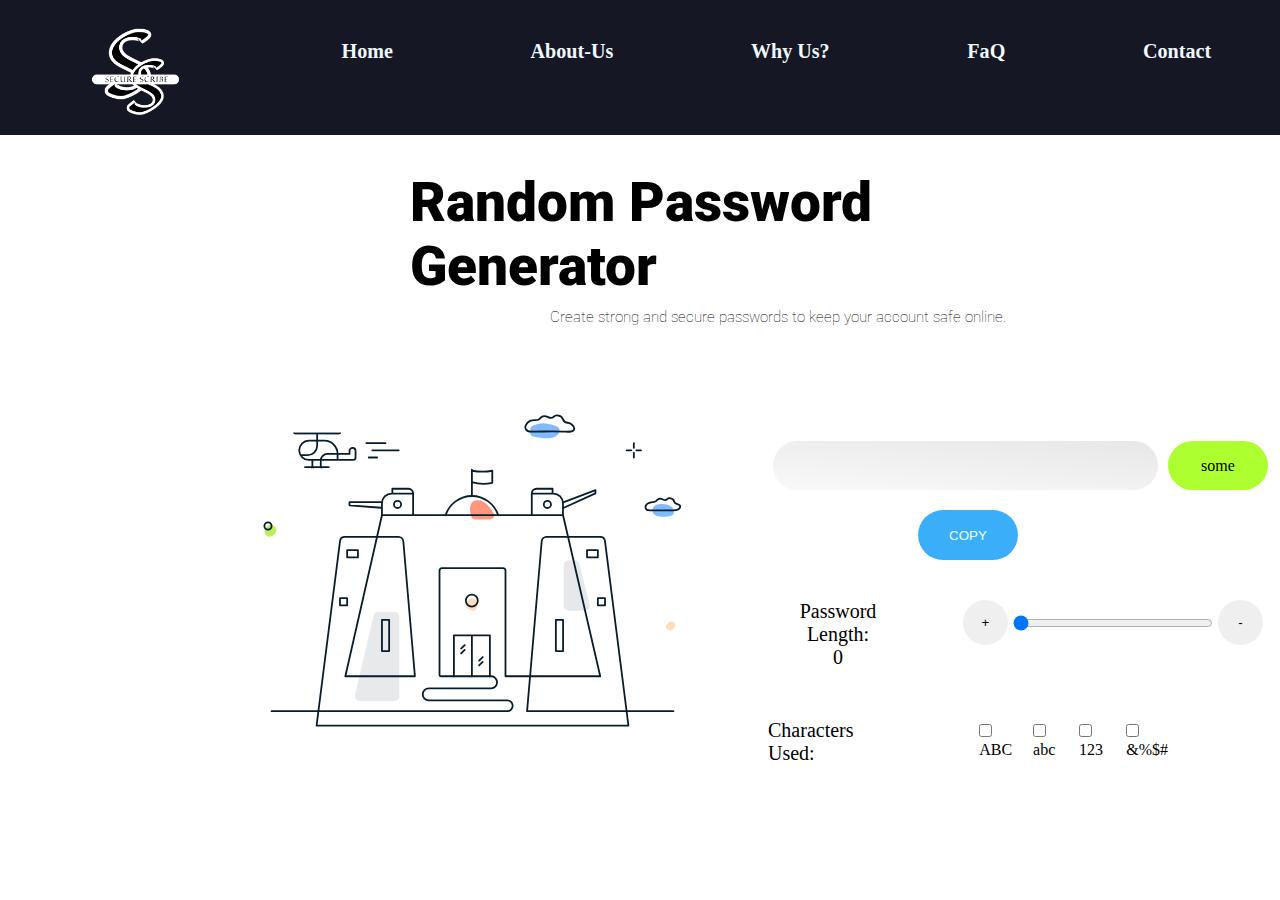
==== index.html @ 24e064fa "copy button and    password length portion done" ====
<!-- <i class="fa-regular fa-copy"></i> -->
<!DOCTYPE html>
<html lang="en">
<head>
    <meta charset="UTF-8">
    <meta name="viewport" content="width=device-width, initial-scale=1.0">
   <link rel="shortcut icon" href="./images/s.png" type="image/x-icon">
   <link rel="stylesheet" href="style.css">
   <link rel="stylesheet" href="https://cdnjs.cloudflare.com/ajax/libs/font-awesome/4.7.0/css/font-awesome.min.css">
   <link rel="preconnect" href="https://fonts.googleapis.com">
   <link rel="preconnect" href="https://fonts.gstatic.com" crossorigin>
   <link href="https://fonts.googleapis.com/css2?family=Roboto:ital,wght@0,100;0,300;0,400;0,500;0,700;0,900;1,100;1,300;1,400;1,500;1,700;1,900&display=swap" rel="stylesheet">

    <title>Random Password Generator</title>
</head>
<body>
    <header>
        <nav>
            <img class="header-logo" src="./images/s.png" alt="SECURE-SCRIBE">
            <a href="">
                <h6>Home</h6>
            </a><a href="">
                <h6>About-Us</h6>
            </a>
            <a href="">
                <h6>Why Us?</h6>
            </a><a href="">
                <h6>FaQ</h6>
            </a>
            <a href="">
                <h6>Contact</h6>
            </a>
        </nav>
    </header>
    <div class="main-container">
        <div class="heds">
        <h2 class="roboto-medium">Random Password Generator</h2>
<h4 class="roboto-medium-2">Create strong and secure passwords to keep your account safe online.</h4>
</div>
<div class="image-and-password">
        <div class="main-container-img"><img src="./images/main-container-img.png" alt=""></div>
<div class="main-container-password-block">


<div class="password-input-form"><div class="internal-form">
   <div class="input-form1"><input id="passwordHolder"   type="text"  class="input-form" style="padding-left: 20px;"  readonly ></div>  <div class="somebtn">some</div> </div>
        <button class="copy-btn" onclick="copyToClipboard()">COPY</button>
  
    <div class="password-length">
        <div class="password-length-left">
            <h5 class="password-length-left-h5">Password Length:</h5>
            <div class="password-length-count" id="password-length">0</div>
        </div>
        <div class="password-length-right">
            <div class="password-length-right-button-left"><button class="plus-btn" id="plusbttn" onclick="btnIncreasedValue()">+</button></div>
            <div class="password-length-right-ranger"><input type="range" name="" id="passwordInput" min="0" max="50"  value="0" class="ranger" onchange="rangeSlider(this.value)">
            </div>
            <div class="password-length-right-button-right">
                <button class="minus-btn" onclick="btnDecreasedValue()">-</button>
            </div>
        </div>
    </div>
    <div class="characters-count">
        <div class="characters-count-left">
            <h2 id="h2h">Characters Used:</h2>
        </div>
        <div class="characters-count-right" >
            <div class="characters-count-right-cap-letters"><input type="checkbox" name="" id=""><span>ABC</span></div>
            <div class="characters-count-right-small-letters"><input type="checkbox" name="" id=""><span>abc</span></div>
            <div class="characters-count-right-numbers"><input type="checkbox" name="" id=""><span>123</span></div>
            <div class="characters-count-right-special-chars"><input type="checkbox" name="" id=""><span>&%$#</span></div>
        </div>
    </div>

</div>  </div></div>
</div>
    <div class="password-features">

    </div>
    <div class="password-faqs">

    </div>
    <footer class="footer">

    </footer>


    <script src="script.js"></script>
</body>
</html>
---- style.css ----
*{
    margin: 0;
    padding: 0;
    box-sizing: border-box;
    
}
.roboto-medium {
    font-family: "Roboto", sans-serif;
    font-weight: 900;
    font-style: normal;
    font-size: 55px;
    margin: 35px 200px 0px 410px;
  }
  .roboto-medium-2 {
    font-family: "Roboto", sans-serif;
    font-weight: 100;
    font-style: normal;
    font-size: 15px;
    margin: 10px 200px 10px 550px;
  }
  
header{
    background-color: #151724;
width: 100vw;
height: 15vh;

}
nav{
    display: flex;
    justify-content: space-around
}
a{
    padding-top: 40px;
    font-size: 30px;
    font-weight: bold;
    color: aliceblue;
    text-decoration: none;

}



.header-logo{
    width: 15vh;
}
.heds{
    display: flex;
    flex-direction: column;
}
.image-and-password{
    display: flex;

}
.main-container-img{
    padding-left: 250px;
    padding-top: 20px;

}
.password-length{
    display: flex;
}
.password-length-right{
    display: flex;
}
.password-input-form{
    margin: 105px 20px 60px 60px;
}
.input-form{
   margin-left: 5px;
    width: 385px;
    height: 49px;
    border: none;
    border-radius: 25px;
  background-image: linear-gradient(185deg,rgb(231, 231, 231),rgb(249, 249, 249));
}
.internal-form{
    display: flex;

}
.somebtn{
    display: flex;
    justify-content: center;
    align-items: center;
    width: 100px;
    background-color: greenyellow;
    border-radius: 25px;
   margin-left: 10px;
  
}
.copy-btn{
    margin: 20px 50px 0px 150px;
    width: 100px;
    height: 50px;
    border-radius: 25px;
    border: none;
    background-color: rgba(39, 166, 250, 0.904);
    color: azure;
    cursor: pointer;
}
.password-length-left{
    margin: 40px 0cqmin 0px 0px;
    font-size: 20px;
    font-weight: 300;
    text-align: center;
}

.password-length-left-h5{
    font-size: 20px;
    font-weight: 300;
}
.password-length-right{
    margin: 40px 5px 0px 55px;
}
.plus-btn{
    width: 45px;
    height: 45px;
    border: none;
    border-radius: 50px;
    cursor: pointer;
}
.minus-btn{  width: 45px;
    height: 45px;
    border: none;
    border-radius: 50px;
cursor: pointer;
}
    .ranger{
        margin: 15px 5px;
        width: 200px;
      
    }
.characters-count{
    display: flex;
    margin: 50px 0px;
    
}
#h2h{font-size: 20px;
font-weight: 100}

.characters-count-right{
    display: flex;
    padding: 2px 100px;
   margin-top: 2px;
    

}
.characters-count-right-cap-letters{
    margin-right: 20px;
}
.characters-count-right-small-letters{
    margin-right: 20px;
}
.characters-count-right-numbers{
    margin-right: 20px;
}
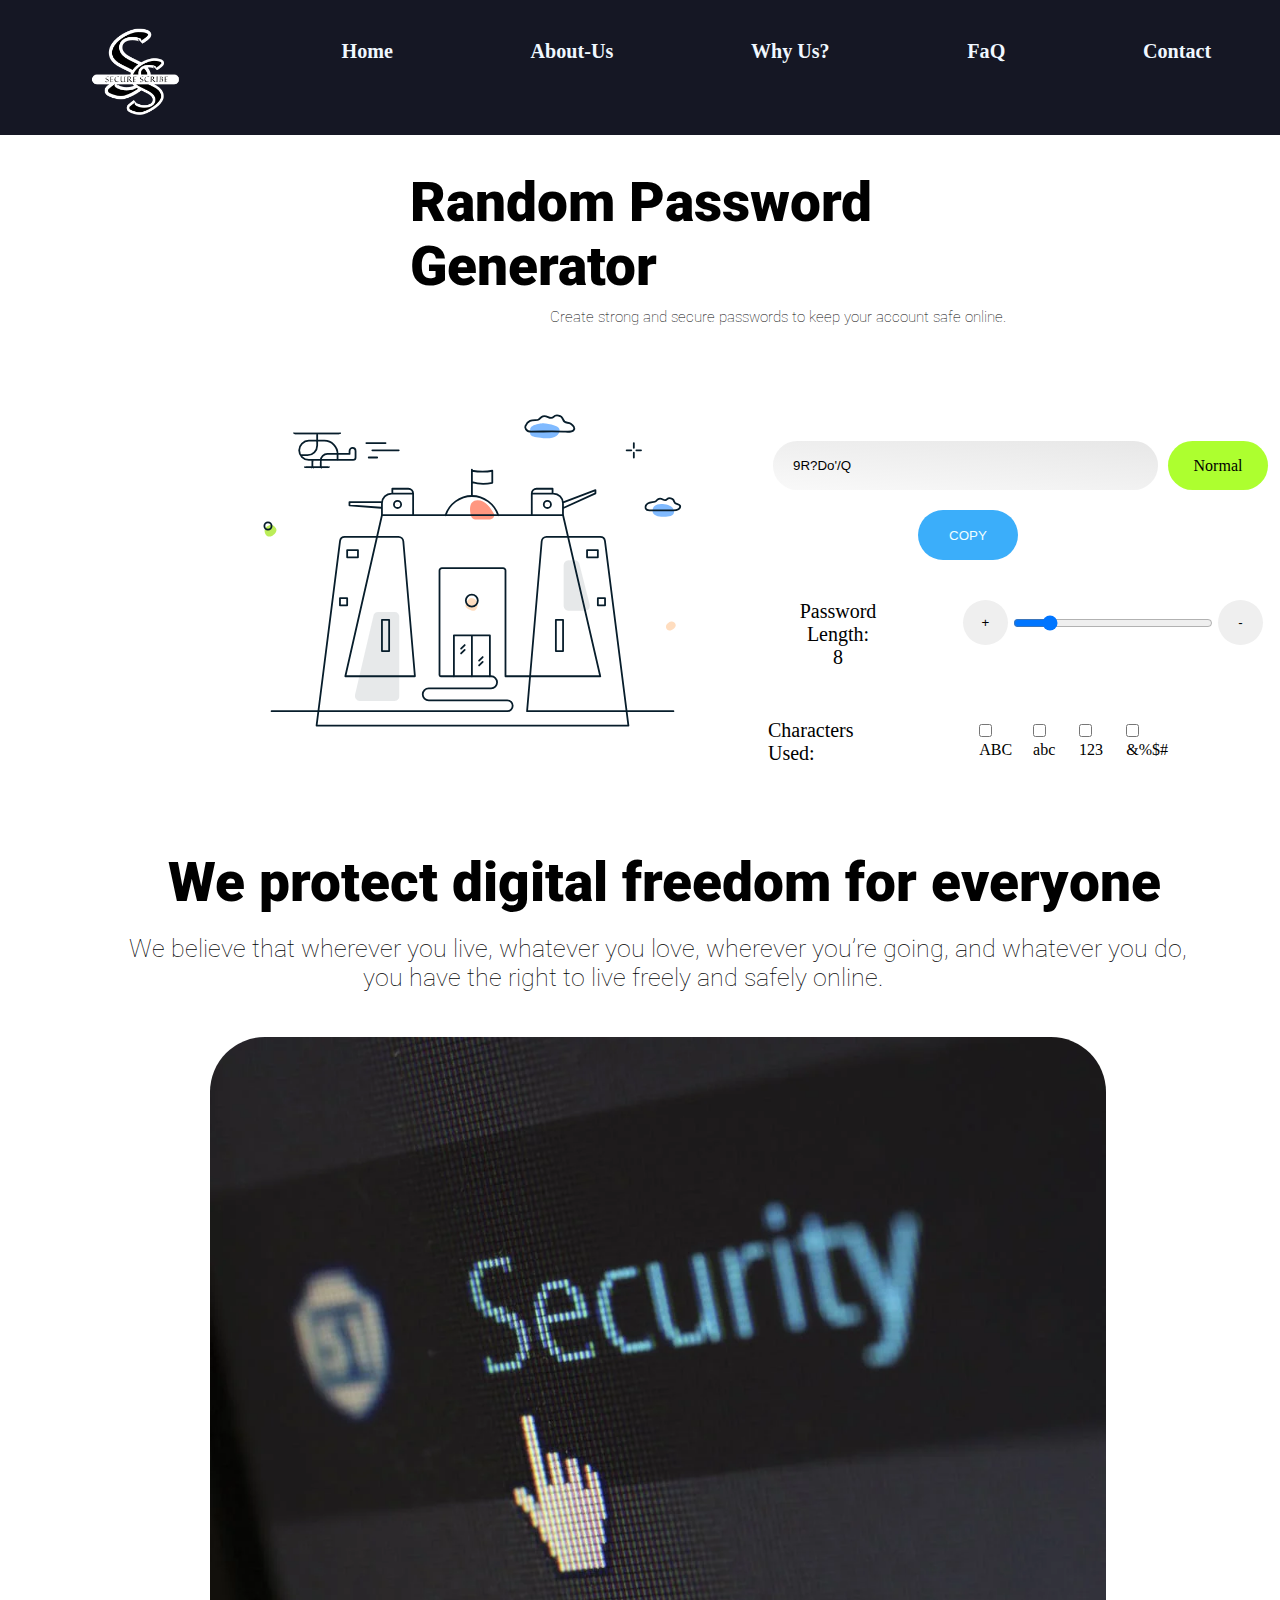
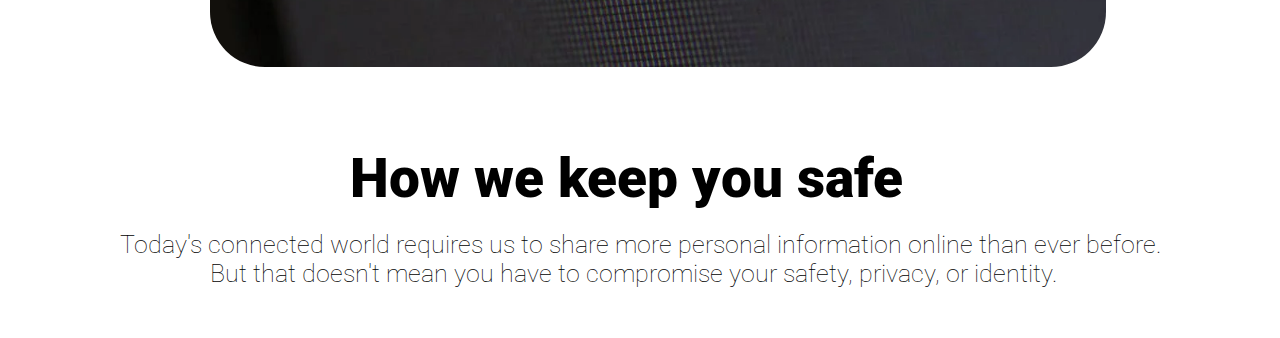
==== commit fe4beb1f: "done" ====
--- a/index.html
+++ b/index.html
@@ -17,9 +17,9 @@
     <header>
         <nav>
             <img class="header-logo" src="./images/s.png" alt="SECURE-SCRIBE">
-            <a href="">
+            <a href="#">
                 <h6>Home</h6>
-            </a><a href="">
+            </a><a href="#aboutUs">
                 <h6>About-Us</h6>
             </a>
             <a href="">
@@ -43,17 +43,17 @@
 
 
 <div class="password-input-form"><div class="internal-form">
-   <div class="input-form1"><input id="passwordHolder"   type="text"  class="input-form" style="padding-left: 20px;"  readonly ></div>  <div class="somebtn">some</div> </div>
+   <div class="input-form1"><input id="passwordHolder"   type="text"  class="input-form" style="padding-left: 20px;"  readonly ></div>  <div class="somebtn" id="intensityIndicator">Normal</div> </div>
         <button class="copy-btn" onclick="copyToClipboard()">COPY</button>
   
     <div class="password-length">
         <div class="password-length-left">
             <h5 class="password-length-left-h5">Password Length:</h5>
-            <div class="password-length-count" id="password-length">0</div>
+            <div class="password-length-count" id="password-length" >8</div>
         </div>
         <div class="password-length-right">
             <div class="password-length-right-button-left"><button class="plus-btn" id="plusbttn" onclick="btnIncreasedValue()">+</button></div>
-            <div class="password-length-right-ranger"><input type="range" name="" id="passwordInput" min="0" max="50"  value="0" class="ranger" onchange="rangeSlider(this.value)">
+            <div class="password-length-right-ranger"><input type="range" name="" id="passwordInput" min="0" max="50"  value="8" class="ranger" onchange="rangeSlider(this.value)">
             </div>
             <div class="password-length-right-button-right">
                 <button class="minus-btn" onclick="btnDecreasedValue()">-</button>
@@ -65,16 +65,39 @@
             <h2 id="h2h">Characters Used:</h2>
         </div>
         <div class="characters-count-right" >
-            <div class="characters-count-right-cap-letters"><input type="checkbox" name="" id=""><span>ABC</span></div>
-            <div class="characters-count-right-small-letters"><input type="checkbox" name="" id=""><span>abc</span></div>
-            <div class="characters-count-right-numbers"><input type="checkbox" name="" id=""><span>123</span></div>
-            <div class="characters-count-right-special-chars"><input type="checkbox" name="" id=""><span>&%$#</span></div>
+            <div class="characters-count-right-cap-letters"><input type="checkbox" name="" id="includeCapsLetters" onclick="genByCheckBox()"><span>ABC</span></div>
+            <div class="characters-count-right-small-letters"><input type="checkbox" name="" id="includeSmallLetters"onclick="genByCheckBox()"><span>abc</span></div>
+            <div class="characters-count-right-numbers"><input type="checkbox" name="" id="includeNumbers"onclick="genByCheckBox()"><span>123</span></div>
+            <div class="characters-count-right-special-chars"><input type="checkbox" name="" id="includeSymbols" onclick="genByCheckBox()"><span>&%$#</span></div>
         </div>
     </div>
 
 </div>  </div></div>
 </div>
-    <div class="password-features">
+<div class="aboutUs" id="aboutUs">
+    <div class="h1ofaboutus">
+<h1>We protect digital freedom for everyone</h1>
+<pre><h3>      We believe that wherever you live, whatever you love, wherever you’re going, and whatever you do,
+                                             you have the right to live freely and safely online.</h3></pre>
+    </div>
+    <div >
+<img class="imgofaboutus" src="./images/aboutUsimage.webp" alt="" srcset="">
+    </div>
+</div>
+    <div class="why-us">
+        <div class="why-us-headings">
+<h1>How we keep you safe</h1>
+<pre><h3>Today's connected world requires us to share more personal information online than ever before.
+               But that doesn't mean you have to compromise your safety, privacy, or identity.</h3></pre>
+        </div>
+        <div class="why-us-first-section">
+<div class="sec"></div>
+<div class="sec"></div>
+        </div>
+        <div class="why-us-second-section">
+            <div class="sec"></div>
+            <div class="sec"></div>
+        </div>
 
     </div>
     <div class="password-faqs">
--- a/style.css
+++ b/style.css
@@ -2,6 +2,7 @@
     margin: 0;
     padding: 0;
     box-sizing: border-box;
+    scroll-behavior: smooth;
     
 }
 .roboto-medium {
@@ -153,3 +154,55 @@
 .characters-count-right-numbers{
     margin-right: 20px;
 }
+.aboutUs{
+    margin: 25px ;
+    display: flex;
+    flex-direction: column;
+    justify-content: center;
+    align-items: center;
+}
+.h1ofaboutus h1{
+    font-family: "Roboto", sans-serif;
+    font-weight: 900;
+    font-style: normal;
+    font-size: 55px;
+    padding-left: 75px;
+}
+.h1ofaboutus h3{
+    font-family: "Roboto", sans-serif;
+    font-weight: 100;
+    font-style: normal;
+    font-size: 25px;
+   margin-top: 20px;
+   margin-bottom: 25px;
+}
+.aboutUs .imgofaboutus{
+    margin-top: 20px;
+    margin-left: 35px;
+    width: 70vw;
+    height: 70vh;
+    border-radius: 55px;
+}
+.why-us{
+    margin: 25px ;
+    display: flex;
+    flex-direction: column;
+    justify-content: center;
+    align-items: center;
+}
+.why-us-headings h1{
+    font-family: "Roboto", sans-serif;
+    font-weight: 900;
+    font-style: normal;
+    font-size: 55px;
+    padding-left: 230px;
+    margin-top: 50px;
+}
+.why-us-headings h3{
+    font-family: "Roboto", sans-serif;
+    font-weight: 100;
+    font-style: normal;
+    font-size: 25px;
+   margin-top: 20px;
+   margin-bottom: 25px;
+}
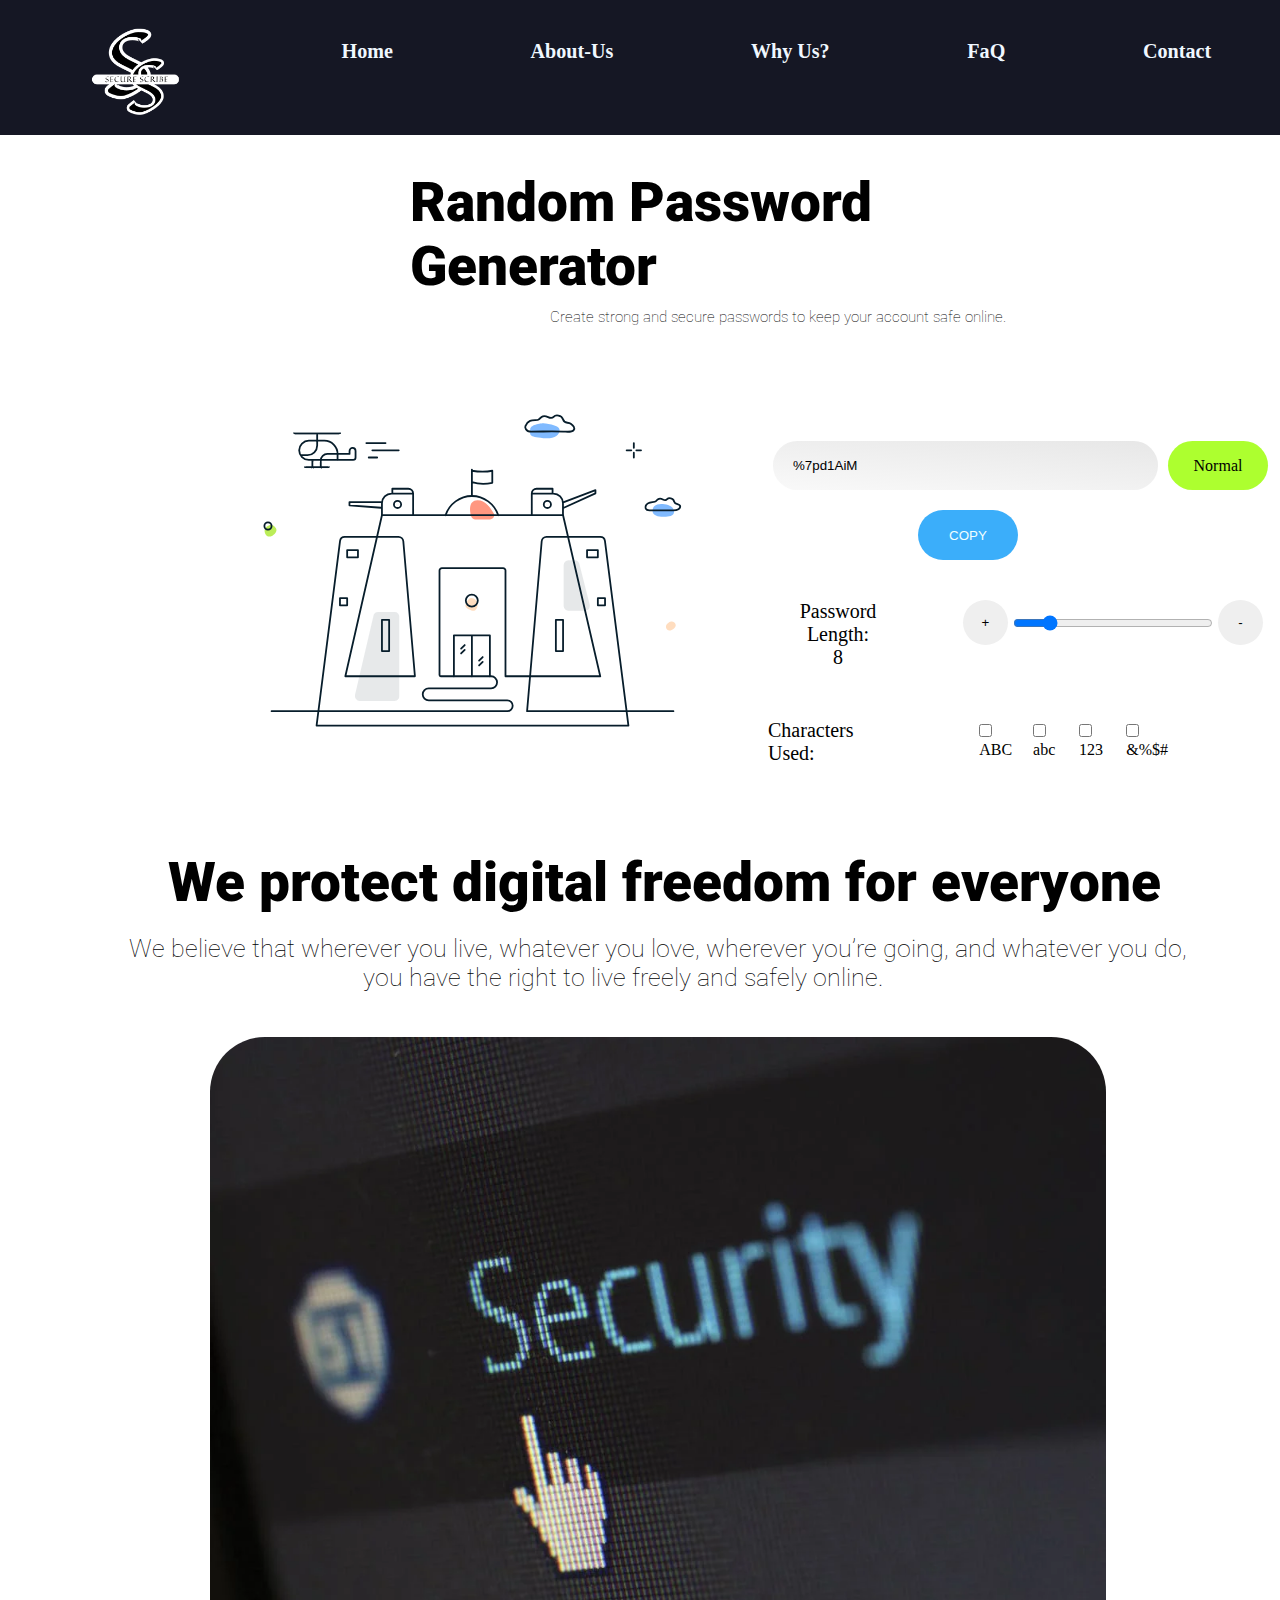
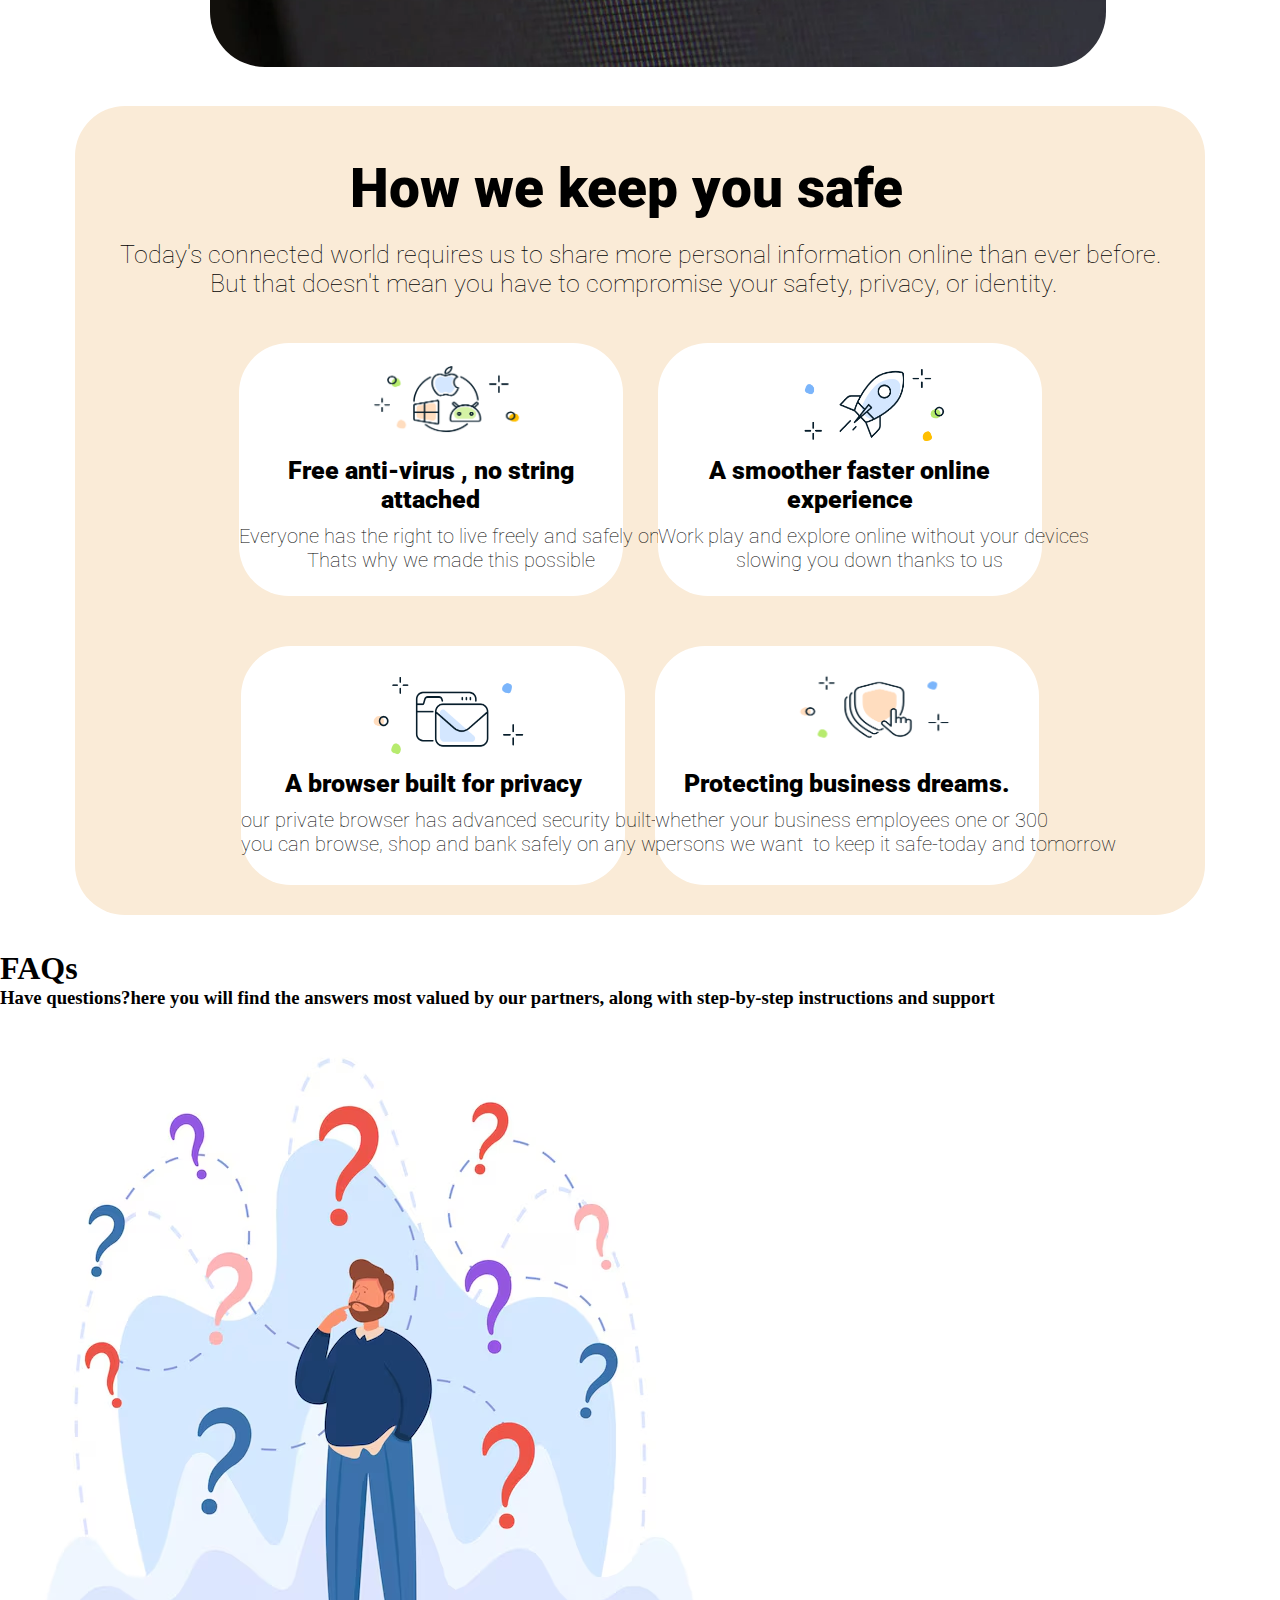
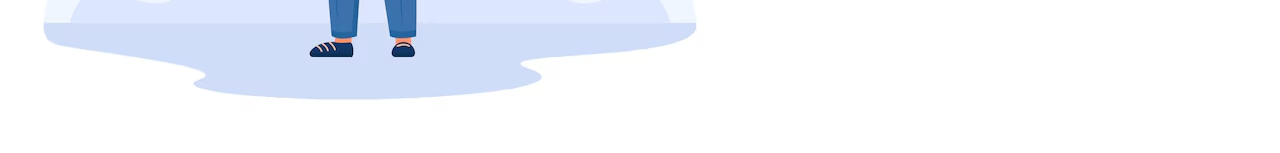
==== commit 2022bb50: "done with the why us page" ====
--- a/index.html
+++ b/index.html
@@ -22,7 +22,7 @@
             </a><a href="#aboutUs">
                 <h6>About-Us</h6>
             </a>
-            <a href="">
+            <a href="#whyUs">
                 <h6>Why Us?</h6>
             </a><a href="">
                 <h6>FaQ</h6>
@@ -84,24 +84,53 @@
 <img class="imgofaboutus" src="./images/aboutUsimage.webp" alt="" srcset="">
     </div>
 </div>
-    <div class="why-us">
+    <div class="why-us" id="whyUs">
         <div class="why-us-headings">
 <h1>How we keep you safe</h1>
 <pre><h3>Today's connected world requires us to share more personal information online than ever before.
                But that doesn't mean you have to compromise your safety, privacy, or identity.</h3></pre>
         </div>
         <div class="why-us-first-section">
-<div class="sec"></div>
-<div class="sec"></div>
+<div class="sec1">
+    <img src="./images/s1.png" alt="">
+    <h1>Free anti-virus , no string attached</h1>
+    <pre><h3>Everyone has the right to live freely and safely online.
+        Thats why we made this possible
+    </h3></pre>
+</div>
+<div class="sec2">
+    <img src="./images/s2.png" alt="">
+    <h1>A smoother faster online experience</h1>
+    <pre><h3>Work play and explore online without your devices 
+        slowing you down thanks to us
+    </h3></pre>
+</div>
         </div>
         <div class="why-us-second-section">
-            <div class="sec"></div>
-            <div class="sec"></div>
+            <div class="sec3"><img src="./images/s3.png" alt="">
+                <h1>A browser built for privacy</h1>
+ <pre><h3>our private browser has advanced security built-in,so 
+you can browse, shop and bank safely on any website
+                </h3></pre></div>
+            <div class="sec4">
+                <img src="./images/s4.png" alt="">
+                <h1>Protecting business dreams.</h1>
+<pre><h3>whether your business employees one or 300 
+persons we want  to keep it safe-today and tomorrow
+                </h3></pre>
+            </div>
         </div>
 
     </div>
-    <div class="password-faqs">
-
+    <div class="password-faqs" id="faqPage">
+<div class="faqPageLeft">
+    <h1>FAQs</h1>
+    <h3>Have questions?here you will find the answers most valued by our partners, along with step-by-step instructions and support</h3>
+    
+</div>
+<div class="faqPageRight">
+    <img src="./images/faqpageimg.avif" alt="">
+</div>
     </div>
     <footer class="footer">
 
--- a/style.css
+++ b/style.css
@@ -184,11 +184,13 @@
     border-radius: 55px;
 }
 .why-us{
-    margin: 25px ;
+    background-color: antiquewhite;
+    margin: 35px 75px;
     display: flex;
     flex-direction: column;
     justify-content: center;
     align-items: center;
+    border-radius: 50px;
 }
 .why-us-headings h1{
     font-family: "Roboto", sans-serif;
@@ -206,3 +208,133 @@
    margin-top: 20px;
    margin-bottom: 25px;
 }
+.why-us-first-section{
+    display: flex;
+    margin: 20px 2px;
+    justify-content: space-between;
+    
+}
+.why-us-second-section{
+    display: flex;
+    margin: 30px 10px;
+    justify-content: space-between;
+}
+.sec1{
+    margin-right: 10px;
+    background-color: white;
+    display: flex;
+    flex-direction: column;
+    justify-content: center;
+    border-radius: 50px;
+    width: 30vw;
+}
+.sec1 img{
+    width: 50%;
+    height: 50%;
+    margin-left: 120px;
+}
+.sec1 h1{
+    font-family: "Roboto", sans-serif;
+    font-weight: 900;
+    font-style: normal;
+    font-size: 25px;
+   text-align: center;
+}
+.sec1 h3{
+    font-family: "Roboto", sans-serif;
+    font-weight: 100;
+    font-style: normal;
+    font-size: 20px;
+   text-align: center;
+   margin-top: 10px;}
+.sec2{
+    margin-left: 25px;
+    background-color: white;
+    display: flex;
+    flex-direction: column;
+    justify-content: center;
+    border-radius: 50px;
+    width: 30vw;
+}
+.sec2 img{
+    width: 50%;
+    height: 50%;
+    margin-left: 120px;
+}
+.sec2 h1{
+    font-family: "Roboto", sans-serif;
+    font-weight: 900;
+    font-style: normal;
+    font-size: 25px;
+   text-align: center;
+}
+.sec2 h3{
+    font-family: "Roboto", sans-serif;
+    font-weight: 100;
+    font-style: normal;
+    font-size: 20px;
+   text-align: center;
+   margin-top: 10px;}
+
+
+   .sec3{
+   
+    background-color: white;
+    display: flex;
+    flex-direction: column;
+    justify-content: center;
+    border-radius: 50px;
+    width: 30vw;
+}
+.sec3 img{
+    width: 50%;
+    height: 50%;
+    margin-left: 120px;
+}
+.sec3 h1{
+    font-family: "Roboto", sans-serif;
+    font-weight: 900;
+    font-style: normal;
+    font-size: 25px;
+   text-align: center;
+}
+.sec3 h3{
+    font-family: "Roboto", sans-serif;
+    font-weight: 100;
+    font-style: normal;
+    font-size: 20px;
+   text-align: center;
+   margin-top: 10px;}
+
+
+
+
+
+   .sec4{
+    margin-left: 30px;
+    background-color: white;
+    display: flex;
+    flex-direction: column;
+    justify-content: center;
+    border-radius: 50px;
+    width: 30vw;
+}
+.sec4 img{
+    width: 50%;
+    height: 50%;
+    margin-left: 120px;
+}
+.sec4 h1{
+    font-family: "Roboto", sans-serif;
+    font-weight: 900;
+    font-style: normal;
+    font-size: 25px;
+   text-align: center;
+}
+.sec4 h3{
+    font-family: "Roboto", sans-serif;
+    font-weight: 100;
+    font-style: normal;
+    font-size: 20px;
+   text-align: center;
+   margin-top: 10px;}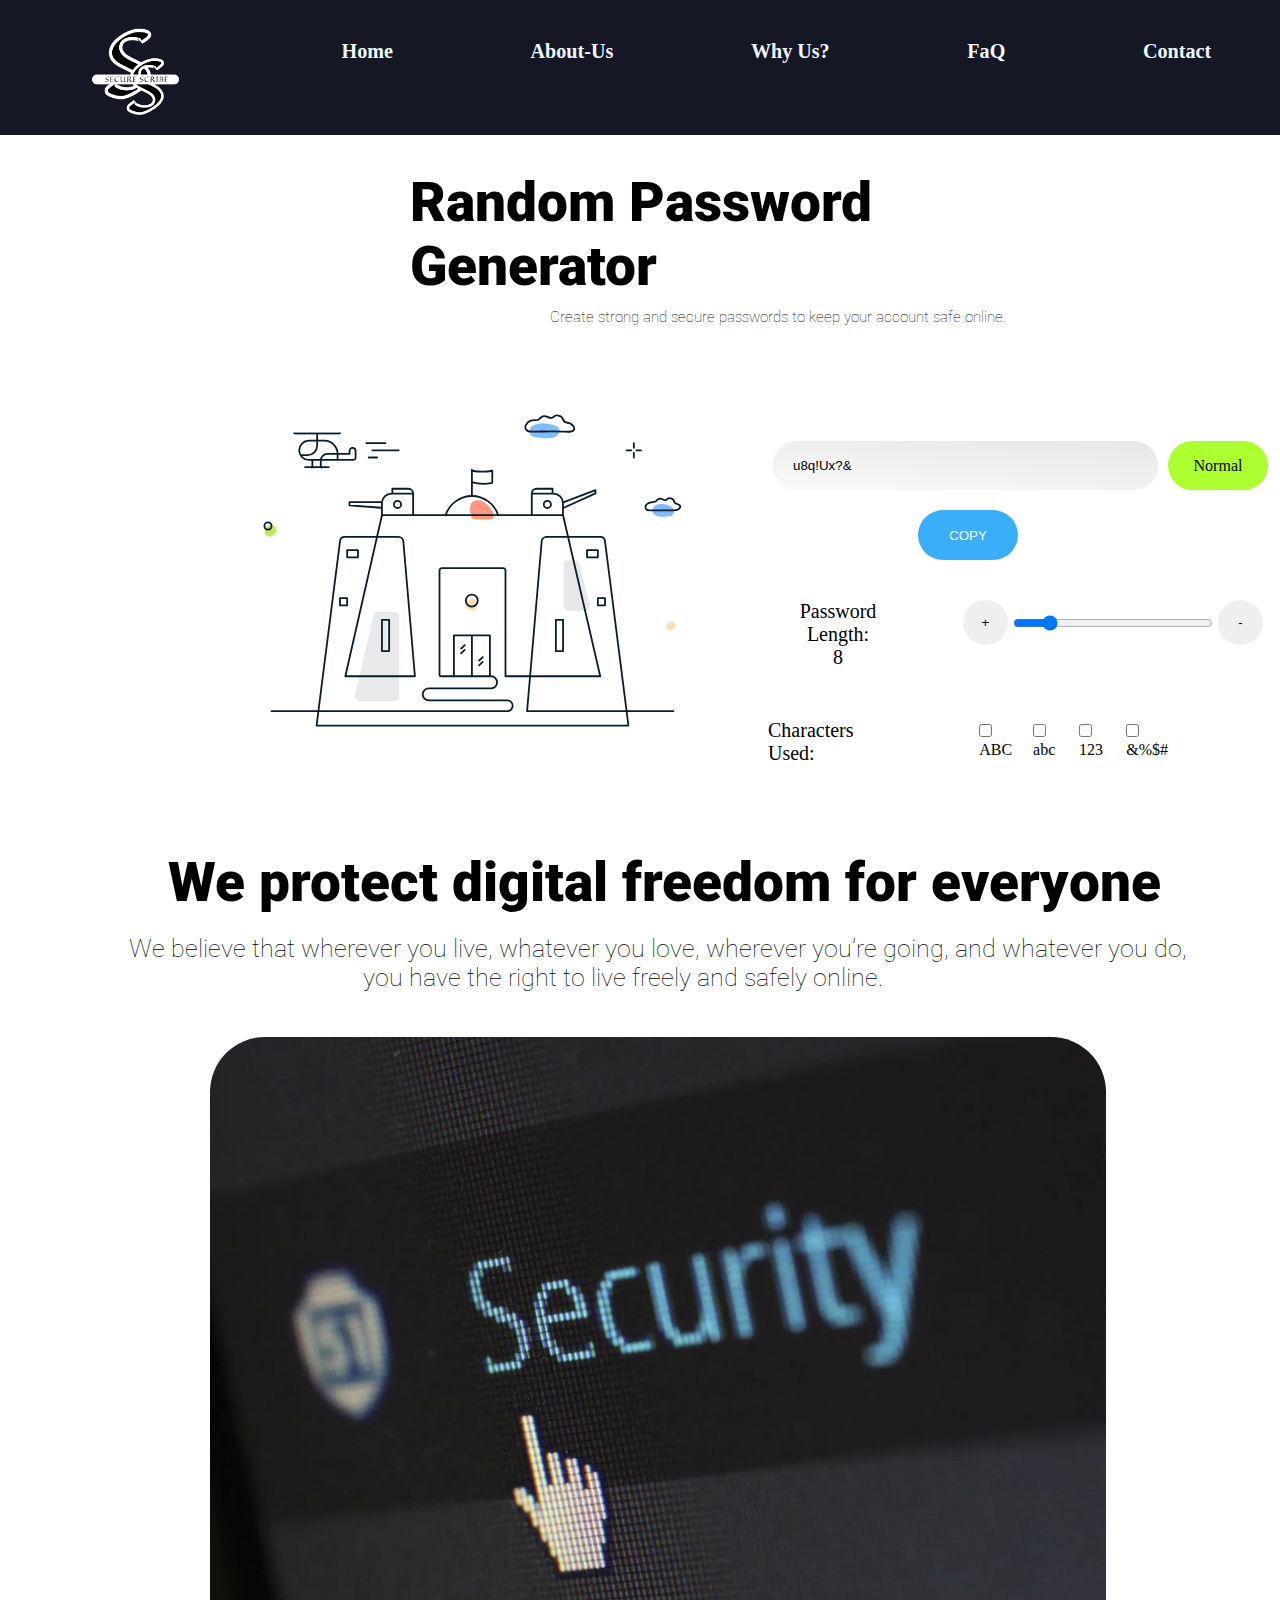
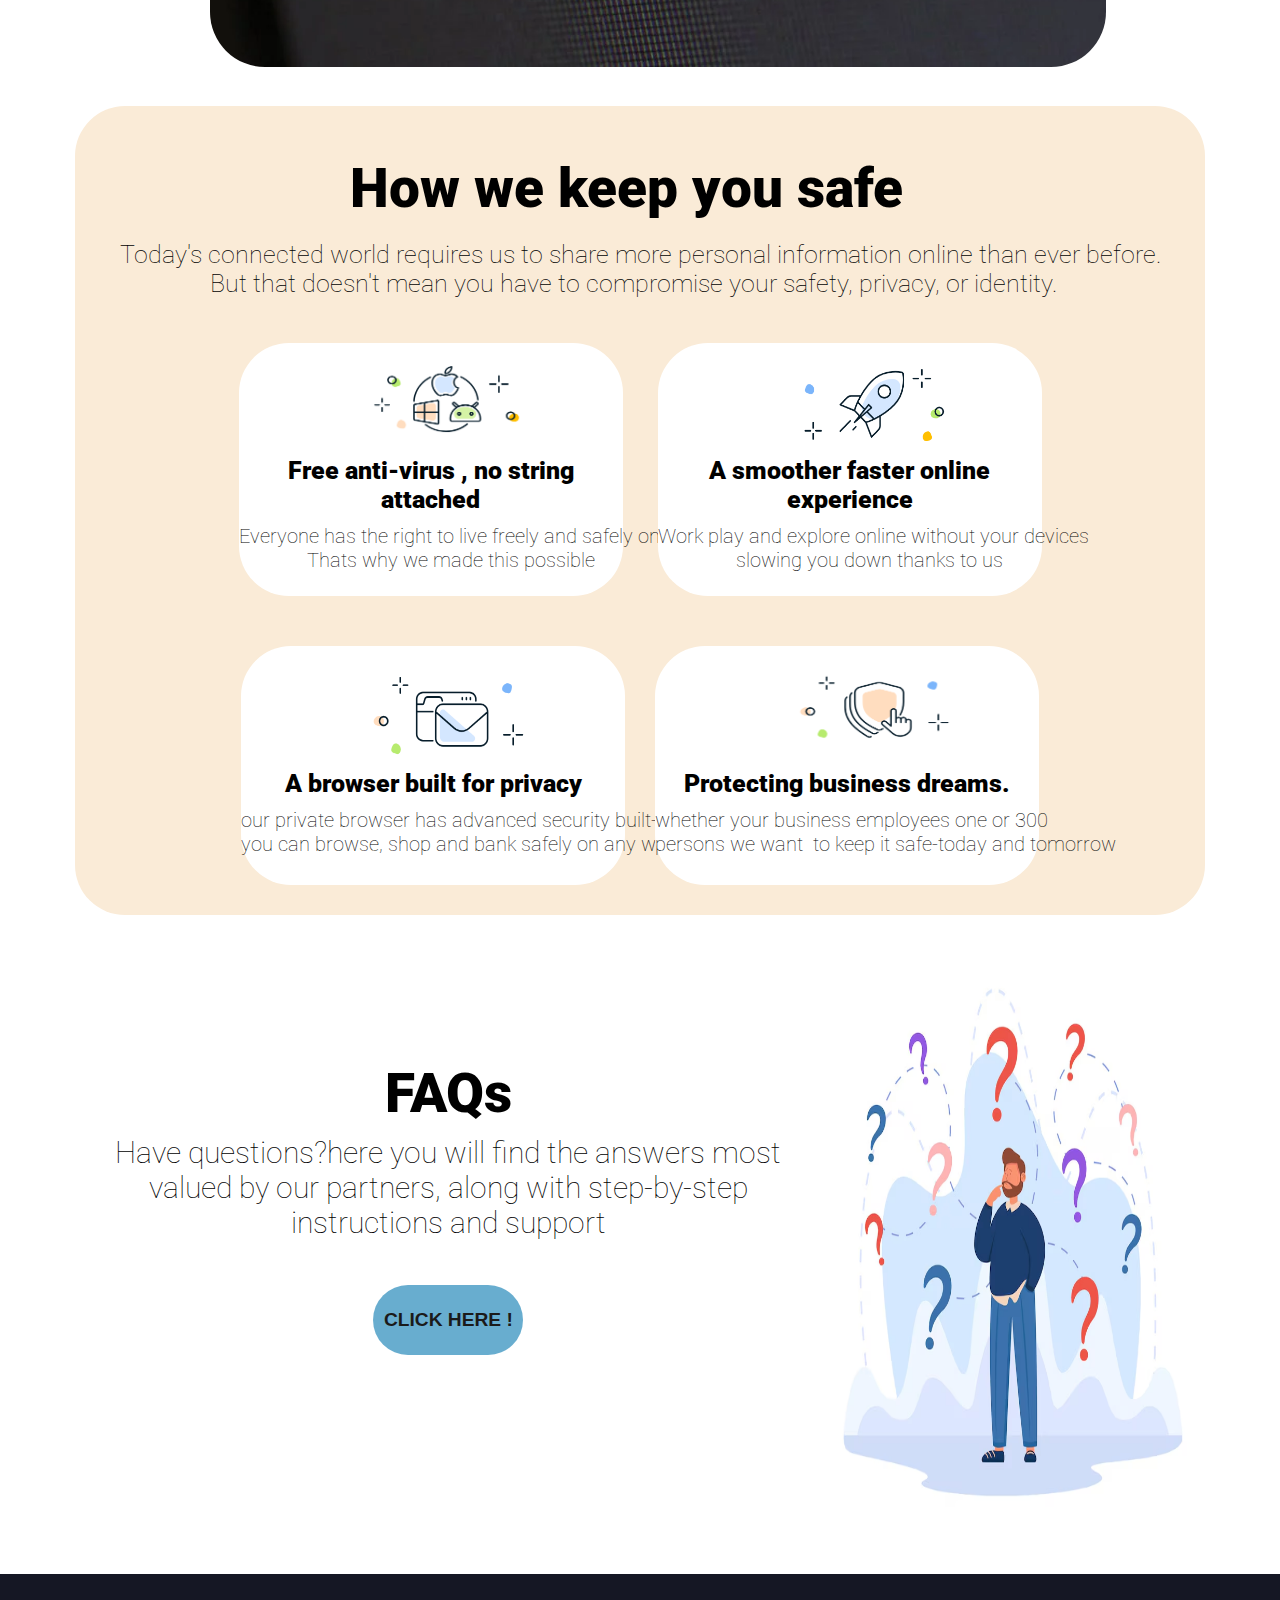
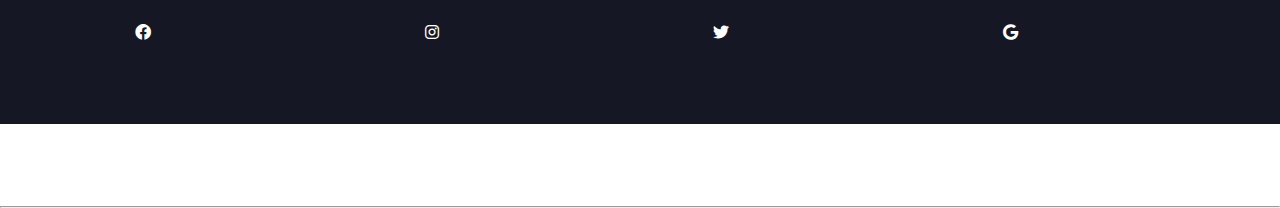
==== commit a9c18fc9: "done with the things" ====
--- a/index.html
+++ b/index.html
@@ -10,7 +10,7 @@
    <link rel="preconnect" href="https://fonts.googleapis.com">
    <link rel="preconnect" href="https://fonts.gstatic.com" crossorigin>
    <link href="https://fonts.googleapis.com/css2?family=Roboto:ital,wght@0,100;0,300;0,400;0,500;0,700;0,900;1,100;1,300;1,400;1,500;1,700;1,900&display=swap" rel="stylesheet">
-
+   <link rel="stylesheet" href="https://cdnjs.cloudflare.com/ajax/libs/font-awesome/6.0.0-beta3/css/all.min.css">
     <title>Random Password Generator</title>
 </head>
 <body>
@@ -24,7 +24,7 @@
             </a>
             <a href="#whyUs">
                 <h6>Why Us?</h6>
-            </a><a href="">
+            </a><a href="#faqPage">
                 <h6>FaQ</h6>
             </a>
             <a href="">
@@ -126,13 +126,28 @@
 <div class="faqPageLeft">
     <h1>FAQs</h1>
     <h3>Have questions?here you will find the answers most valued by our partners, along with step-by-step instructions and support</h3>
-    
+
+    <div class="faqQuestions">
+        <button class="faqBtn" id="faqBtn">CLICK HERE !</button>
+    </div>
 </div>
 <div class="faqPageRight">
     <img src="./images/faqpageimg.avif" alt="">
 </div>
     </div>
     <footer class="footer">
+        <div class="contact-section">
+            <div class="social-media-icons">
+                <i class="fa-brands fa-facebook" style="color: #ffffff;"></i>
+                <i class="fa-brands fa-instagram" style="color: #ffffff;"></i>
+                <i class="fa-brands fa-twitter"style="color: #ffffff;"></i>
+                <i class="fa-brands fa-google"style="color: #ffffff;"></i>
+                <i class="fa-brands fa-youtube"style="color: #ffffff;"></i>
+            </div>
+            <div class="footer-links"></div>
+            <hr>
+            <div class="copyright-section"></div>
+        </div>
 
     </footer>
 
--- a/style.css
+++ b/style.css
@@ -337,4 +337,62 @@
     font-style: normal;
     font-size: 20px;
    text-align: center;
-   margin-top: 10px;}+   margin-top: 10px;}
+   .password-faqs{
+    background-color: rgb(255, 255, 255);
+    margin: 35px 75px;
+    border-radius: 50px;
+display: flex;
+   }
+   .faqPageLeft h1{
+    margin-top: 15%;
+    font-family: "Roboto", sans-serif;
+    font-weight: 900;
+    font-style: normal;
+    font-size: 55px;
+   text-align: center;
+   }
+   .faqPageRight img{
+    width: 30vw;
+    height: 65vh;
+   }
+   .faqPageLeft h3{
+    font-family: "Roboto", sans-serif;
+    font-weight: 100;
+    font-style: normal;
+    font-size: 30px;
+   text-align: center;
+   margin-top: 10px;
+   }
+   .faqBtn{
+    margin-left: 40%;
+    margin-top: 6%;
+    background-color: rgb(104, 173, 207);
+    border-radius: 50px;
+    width: 150px;
+    height: 70px;
+    cursor: pointer;
+    color: rgb(27, 26, 26);
+    border: none;
+    font-size: larger;
+    font-weight: 700;
+   }
+   .faqBtn:hover{
+    background-color: rgb(122, 164, 198);
+    color: #37383c;
+
+   }
+   .footer{
+    width: 100vw;
+    height:150px;
+    background-color: #151724;
+    margin-top: 30px;
+   }
+   .social-media-icons i{
+   margin: 50px 135px;
+   
+   }
+   .social-media-icons i:hover{
+    cursor: pointer;
+    
+   }
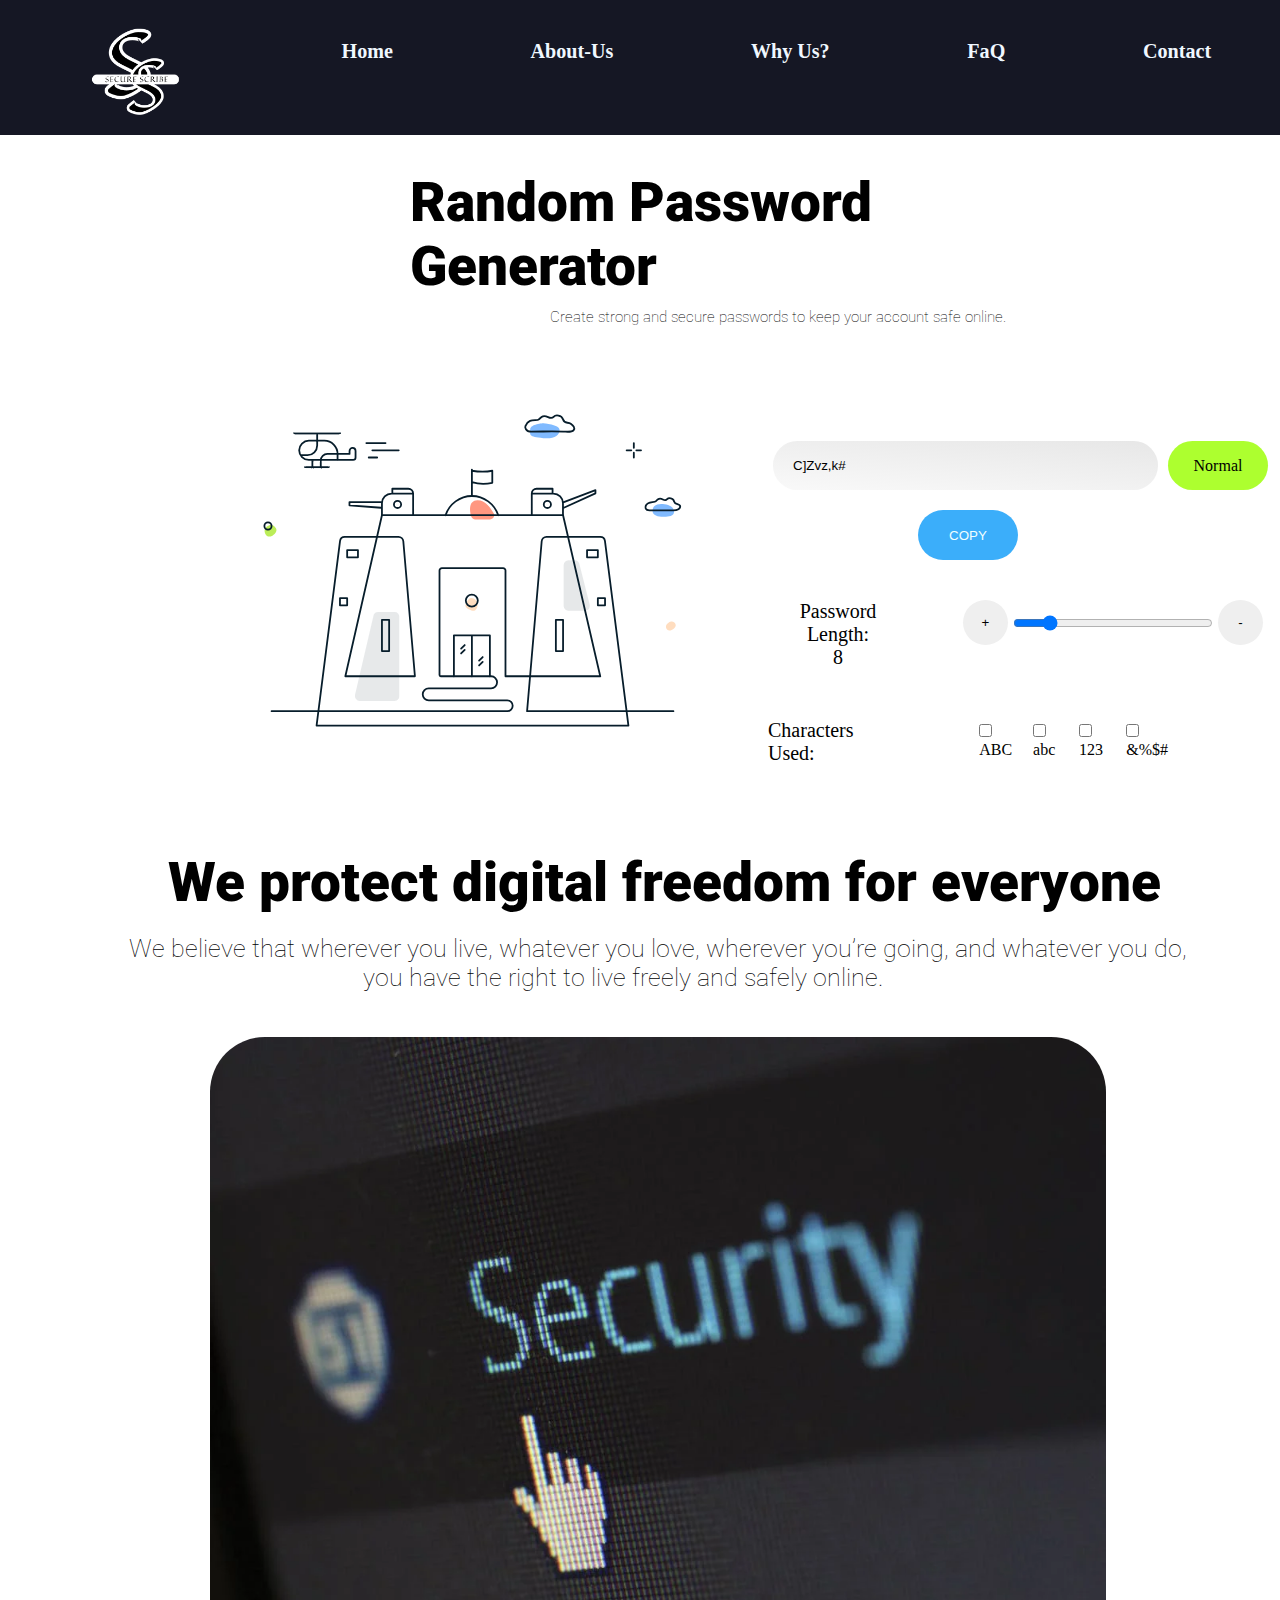
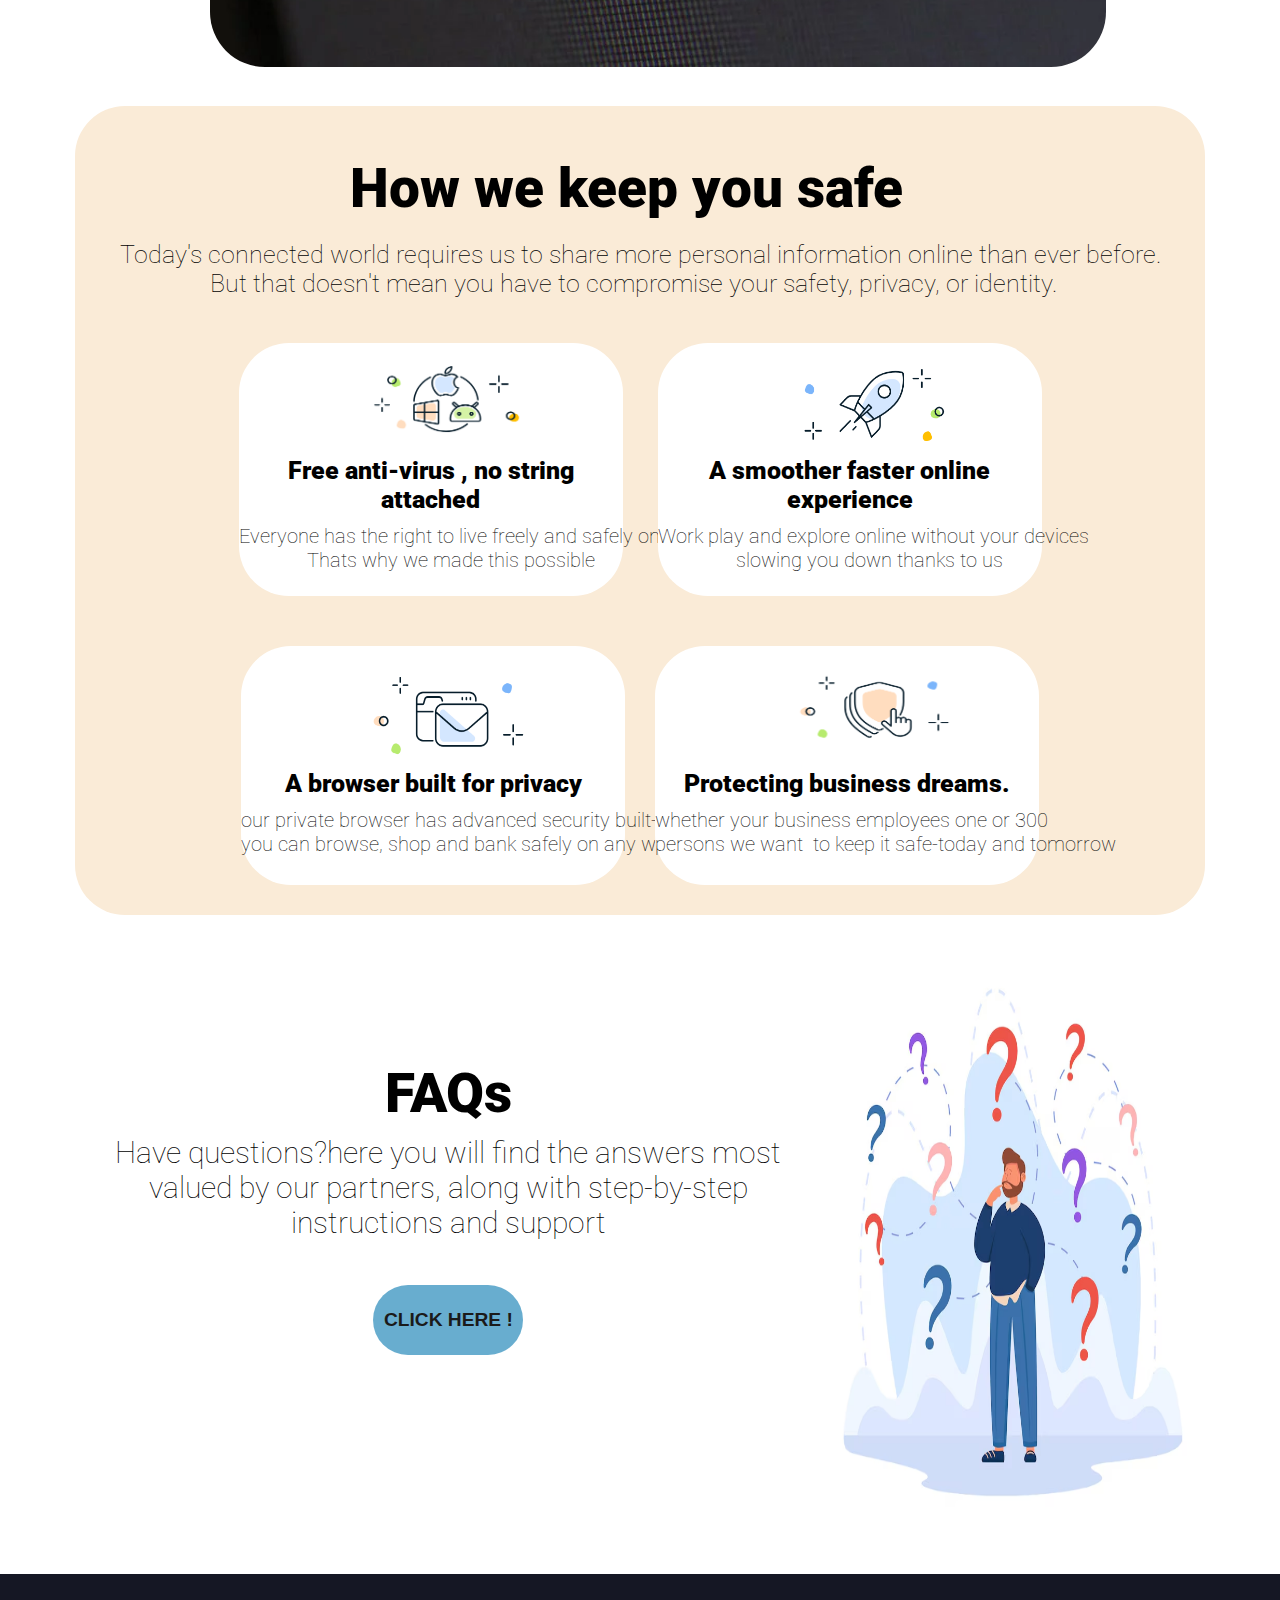
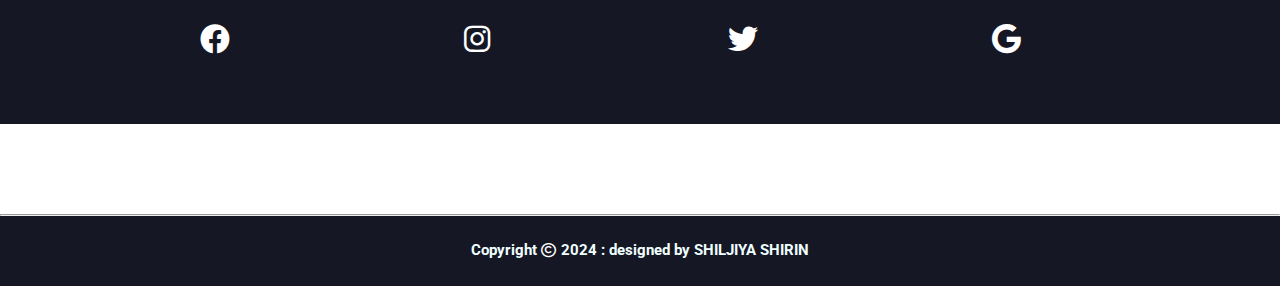
==== commit 3d5c65d7: "done with the first page" ====
--- a/index.html
+++ b/index.html
@@ -27,7 +27,7 @@
             </a><a href="#faqPage">
                 <h6>FaQ</h6>
             </a>
-            <a href="">
+            <a href="#contact">
                 <h6>Contact</h6>
             </a>
         </nav>
@@ -135,18 +135,18 @@
     <img src="./images/faqpageimg.avif" alt="">
 </div>
     </div>
-    <footer class="footer">
+    <footer class="footer" id="contact">
         <div class="contact-section">
             <div class="social-media-icons">
-                <i class="fa-brands fa-facebook" style="color: #ffffff;"></i>
-                <i class="fa-brands fa-instagram" style="color: #ffffff;"></i>
-                <i class="fa-brands fa-twitter"style="color: #ffffff;"></i>
-                <i class="fa-brands fa-google"style="color: #ffffff;"></i>
-                <i class="fa-brands fa-youtube"style="color: #ffffff;"></i>
+                <a href="https://www.facebook.com/"><i class="fa-brands fa-facebook" style="color: #ffffff;"></i></a>
+                <a href="https://www.instagram.com/accounts/login/?next=%2Flivein.now%2Ftagged%2F&source=profile_tagged_tab"><i class="fa-brands fa-instagram" style="color: #ffffff;"></i></a>
+                <a href="https://x.com/i/flow/login"><i class="fa-brands fa-twitter"style="color: #ffffff;"></i></a>
+                <a href="https://www.google.com/intl/en-GB/account/about/"><i class="fa-brands fa-google"style="color: #ffffff;"></i></a>
+                <a href="https://www.google.com/search?q=youtube+sign+in&sca_esv=477a866ca3b53f30&sca_upv=1&rlz=1C1GCEA_enIN1031IN1031&sxsrf=ADLYWIJ487qgJBJANhFqZJDX5-Epq9cOEg%3A1724901418826&ei=KujPZuGXMu2O4-EPgM3xoQo&oq=youtube+s&gs_lp=[base64]&sclient=gws-wiz-serp"><i class="fa-brands fa-youtube"style="color: #ffffff;"></i></a>
             </div>
-            <div class="footer-links"></div>
+            
             <hr>
-            <div class="copyright-section"></div>
+            <div class="copyright-section"><h4>Copyright&nbsp;<i class="fa-regular fa-copyright" style="color: #ffffff;"></i>&nbsp;2024 : designed by SHILJIYA SHIRIN </h4></div>
         </div>
 
     </footer>
--- a/style.css
+++ b/style.css
@@ -388,11 +388,31 @@
     background-color: #151724;
     margin-top: 30px;
    }
-   .social-media-icons i{
-   margin: 50px 135px;
-   
+   .social-media-icons i {
+   margin: 50px 50px 50px 200px;
+   width: 10px;
+   height: 10px;
    }
    .social-media-icons i:hover{
     cursor: pointer;
     
    }
+   .contact-section hr{
+  margin-top: 20px;
+
+   }
+   .copyright-section{
+    width: 100vw;
+    height:40px;
+    background-color: #151724;
+    color: azure;
+    text-align: center;
+    padding-top: 25px;
+    padding-bottom: 45px;
+    font-family: "Roboto", sans-serif;
+    font-weight: 500;
+    font-style: normal;
+    font-size: 15px;
+   
+    
+   }
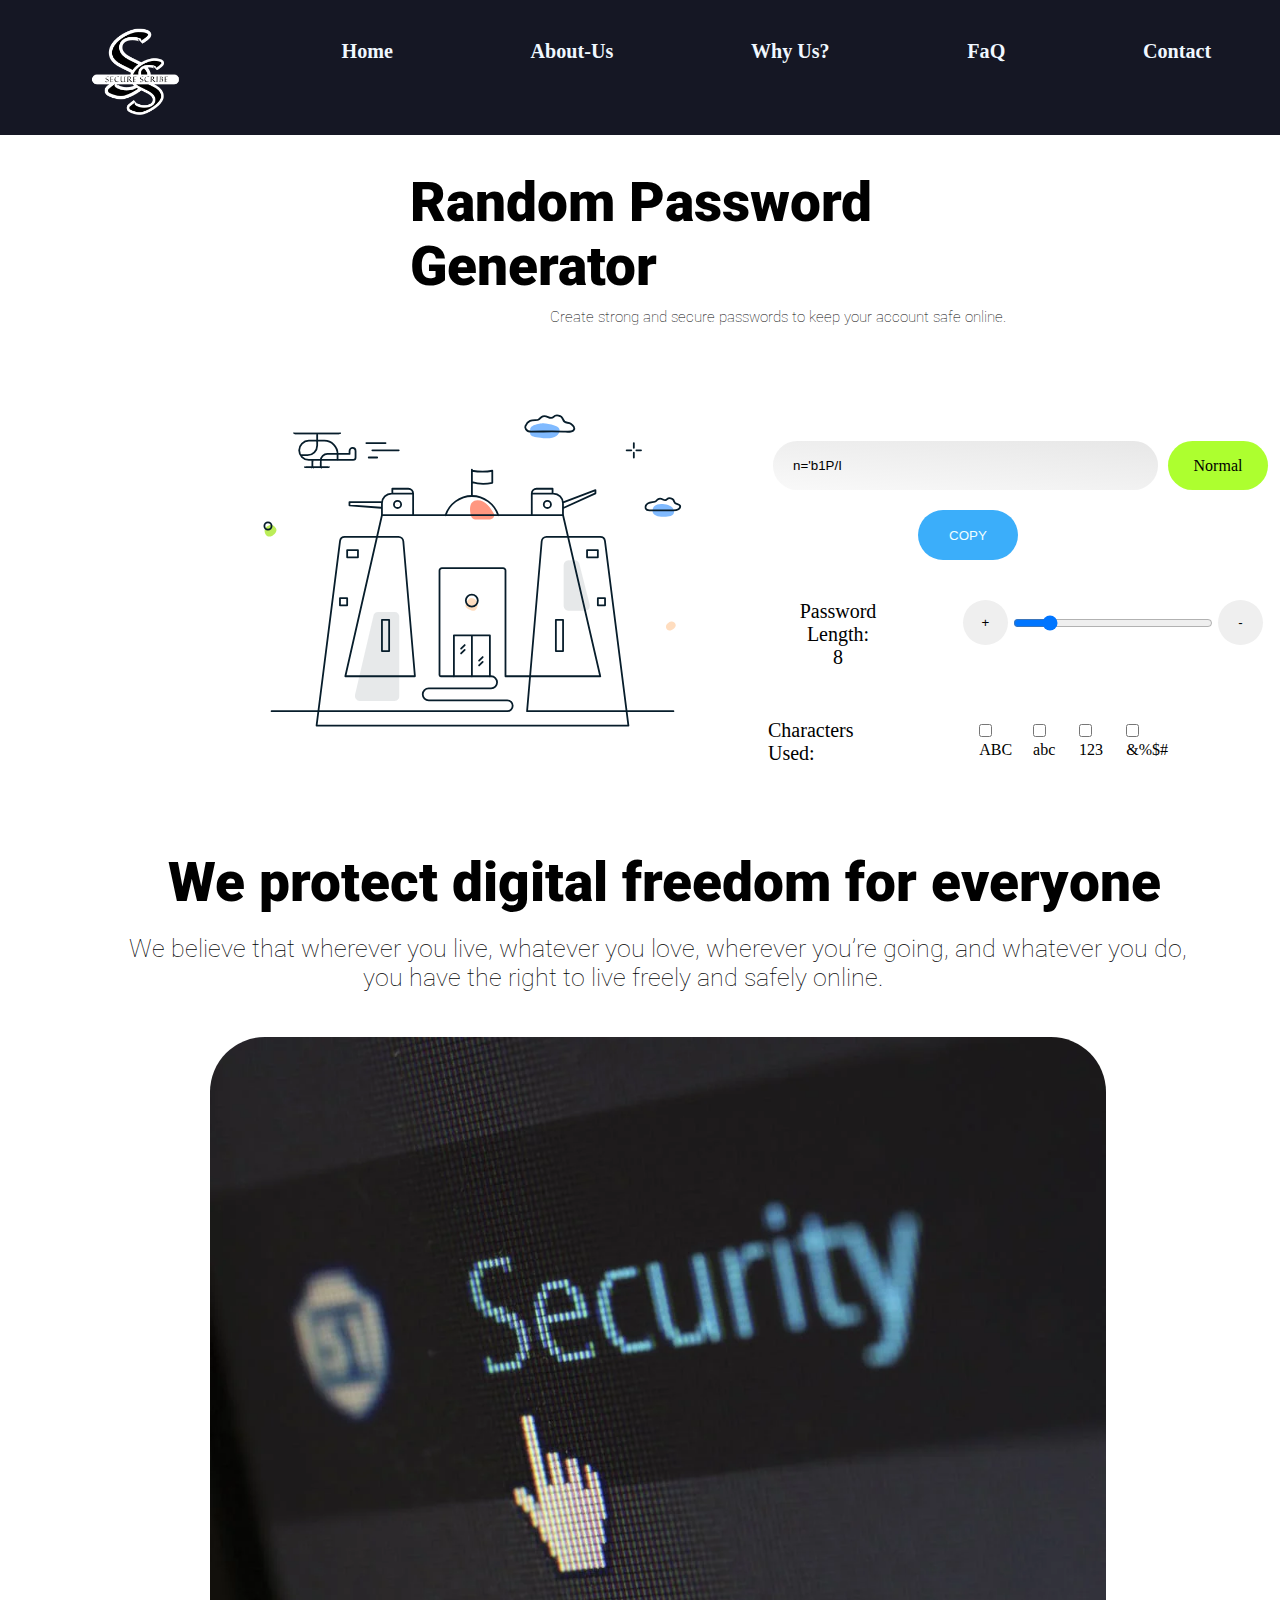
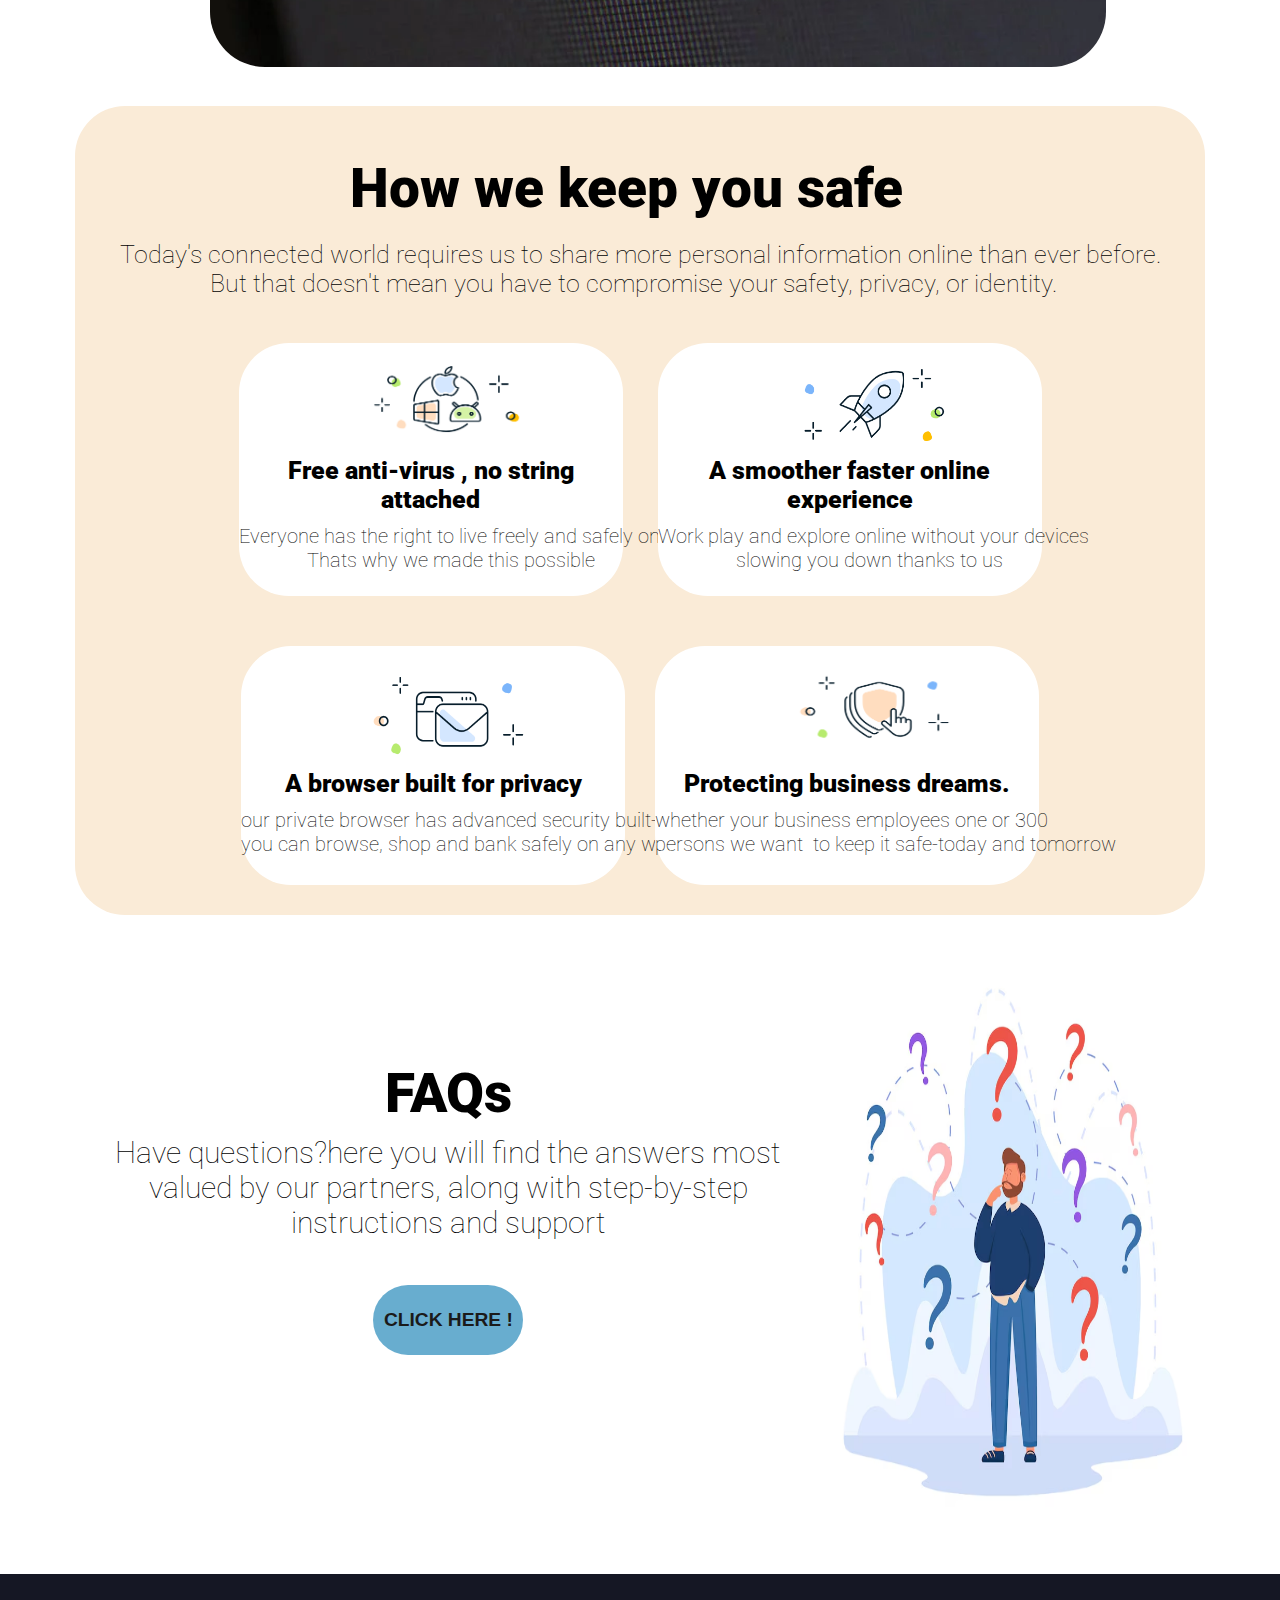
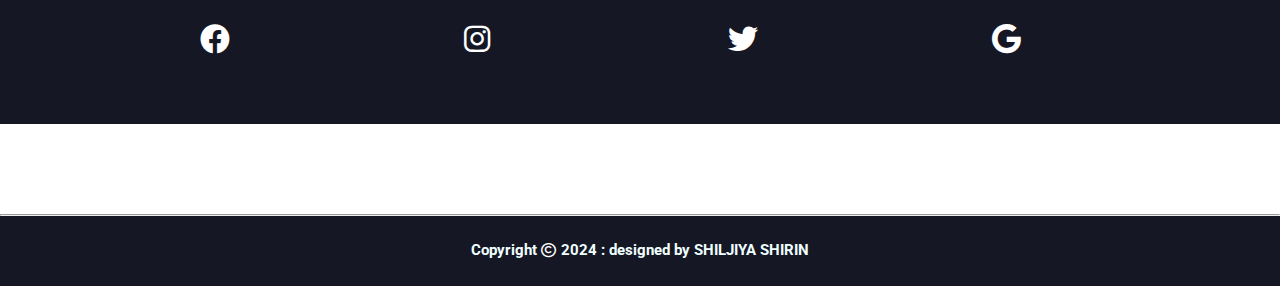
==== commit 750bf06c: "done" ====
--- a/index.html
+++ b/index.html
@@ -14,7 +14,7 @@
     <title>Random Password Generator</title>
 </head>
 <body>
-    <header>
+    <header id="mainPage">
         <nav>
             <img class="header-logo" src="./images/s.png" alt="SECURE-SCRIBE">
             <a href="#">
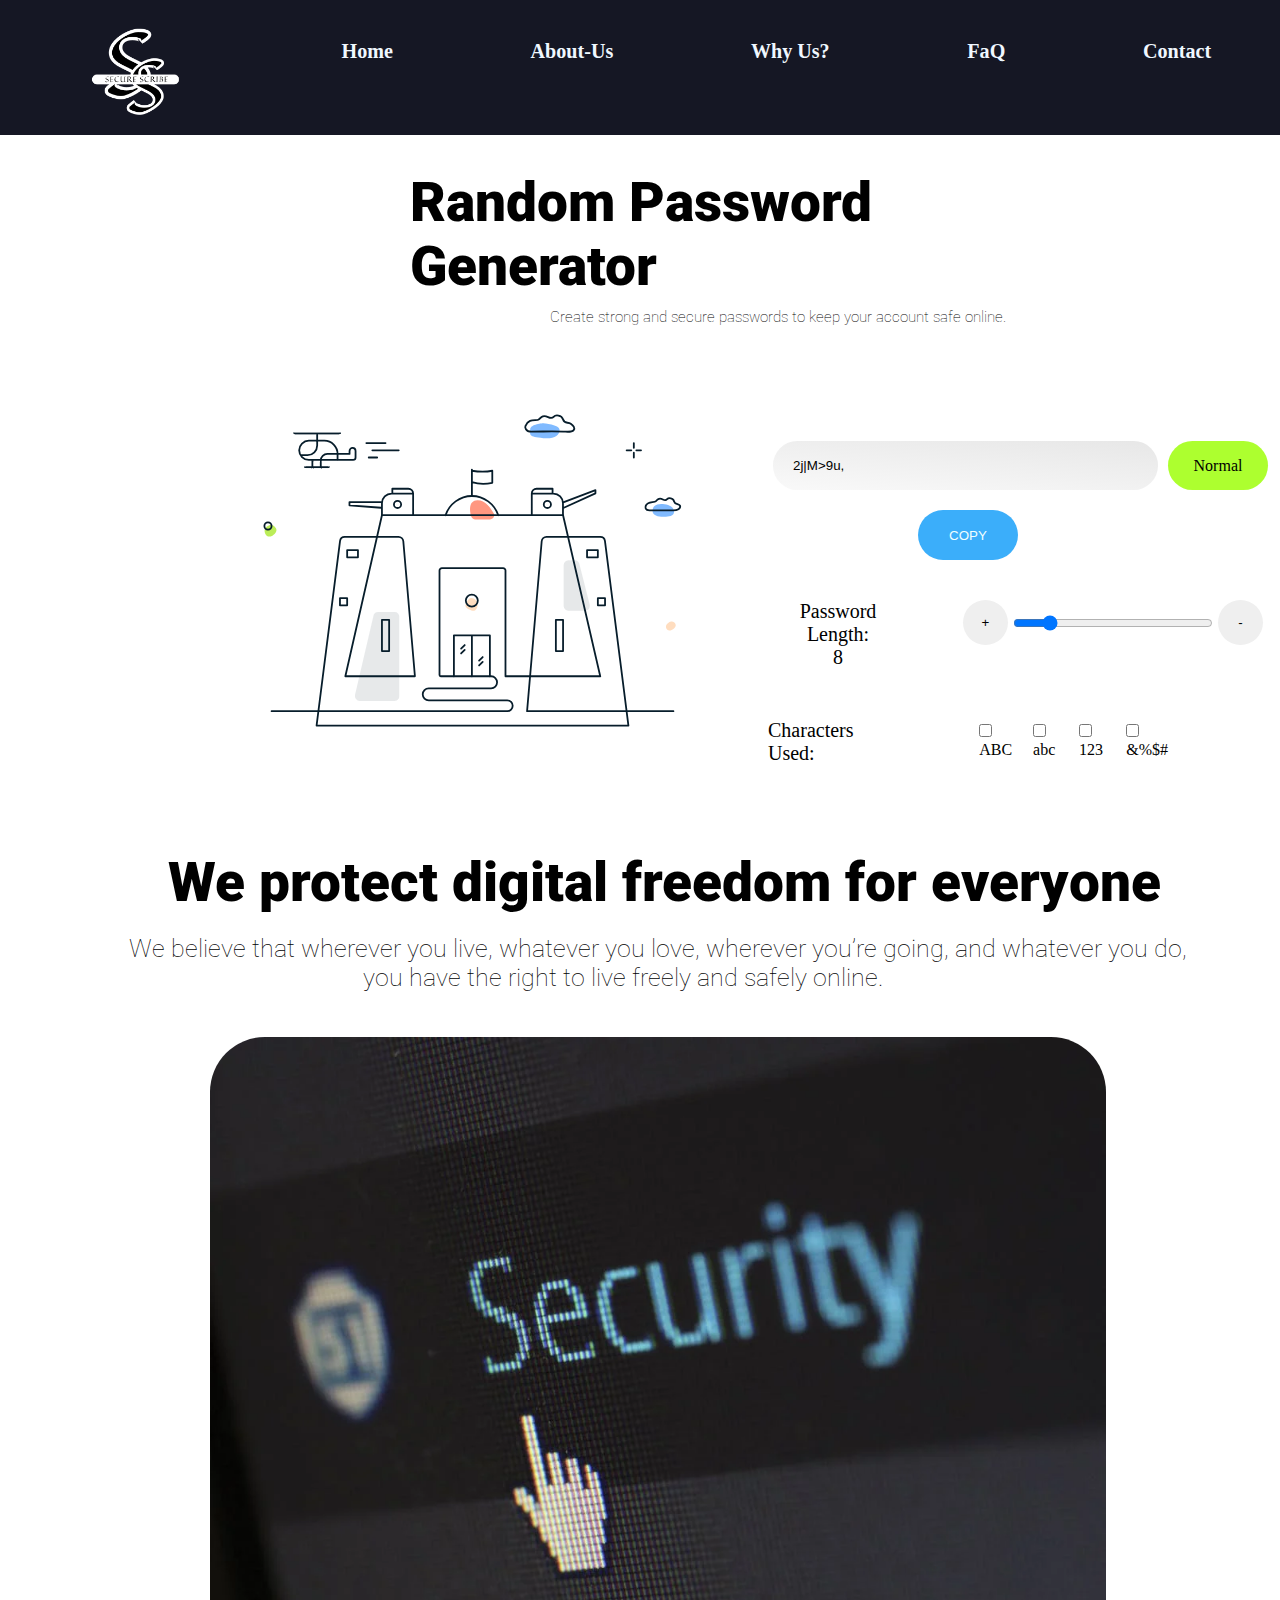
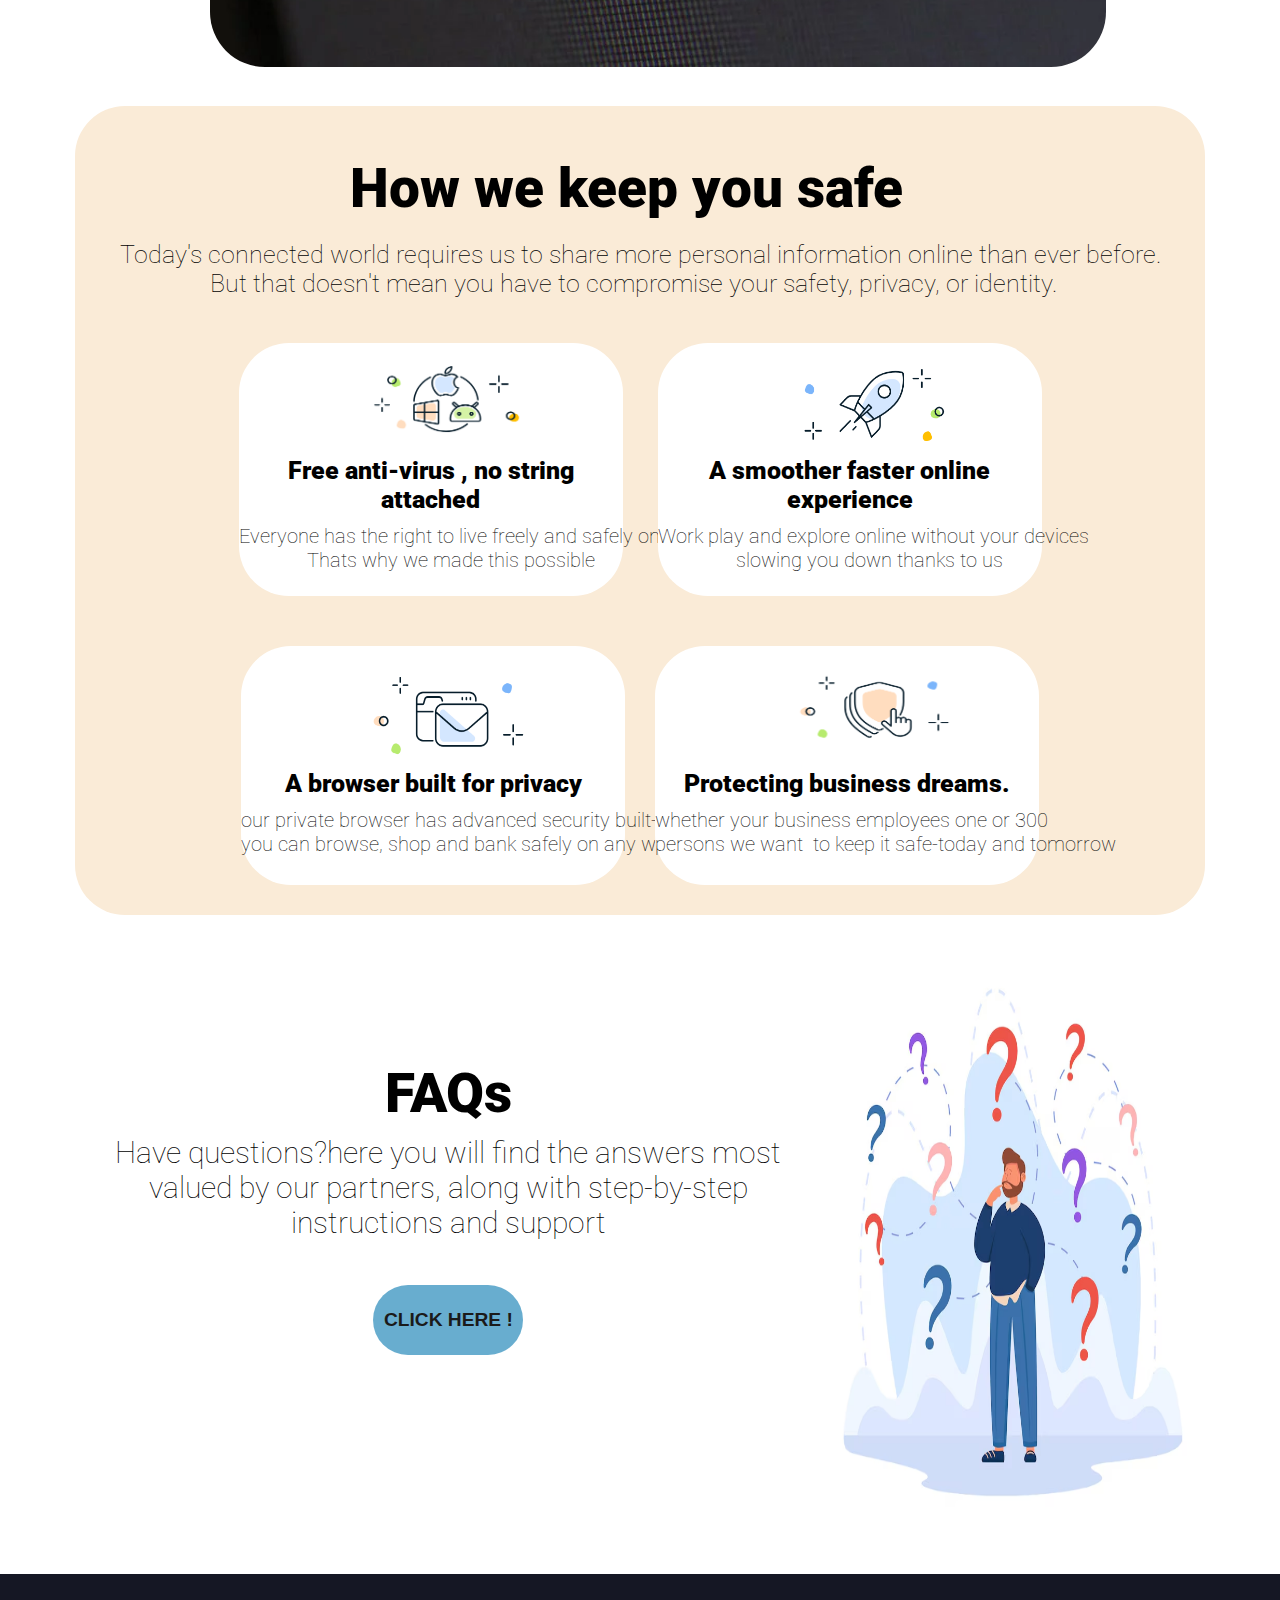
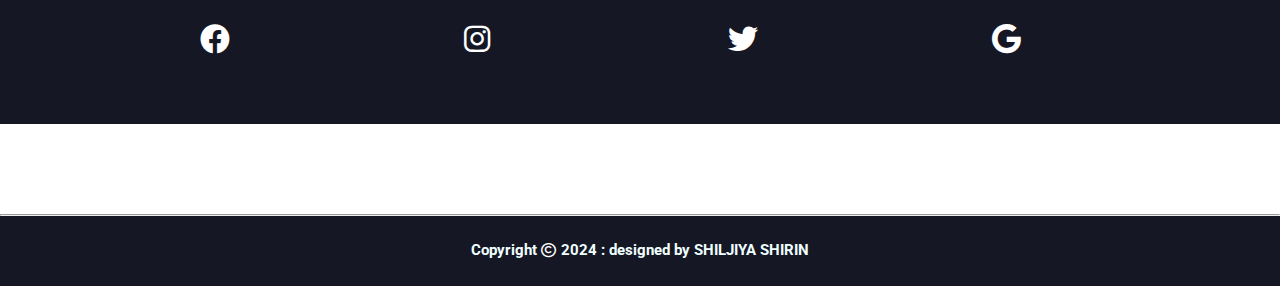
==== commit b2763167: "formatted every document" ====
--- a/index.html
+++ b/index.html
@@ -1,18 +1,22 @@
 <!-- <i class="fa-regular fa-copy"></i> -->
 <!DOCTYPE html>
 <html lang="en">
+
 <head>
     <meta charset="UTF-8">
     <meta name="viewport" content="width=device-width, initial-scale=1.0">
-   <link rel="shortcut icon" href="./images/s.png" type="image/x-icon">
-   <link rel="stylesheet" href="style.css">
-   <link rel="stylesheet" href="https://cdnjs.cloudflare.com/ajax/libs/font-awesome/4.7.0/css/font-awesome.min.css">
-   <link rel="preconnect" href="https://fonts.googleapis.com">
-   <link rel="preconnect" href="https://fonts.gstatic.com" crossorigin>
-   <link href="https://fonts.googleapis.com/css2?family=Roboto:ital,wght@0,100;0,300;0,400;0,500;0,700;0,900;1,100;1,300;1,400;1,500;1,700;1,900&display=swap" rel="stylesheet">
-   <link rel="stylesheet" href="https://cdnjs.cloudflare.com/ajax/libs/font-awesome/6.0.0-beta3/css/all.min.css">
+    <link rel="shortcut icon" href="./images/s.png" type="image/x-icon">
+    <link rel="stylesheet" href="style.css">
+    <link rel="stylesheet" href="https://cdnjs.cloudflare.com/ajax/libs/font-awesome/4.7.0/css/font-awesome.min.css">
+    <link rel="preconnect" href="https://fonts.googleapis.com">
+    <link rel="preconnect" href="https://fonts.gstatic.com" crossorigin>
+    <link
+        href="https://fonts.googleapis.com/css2?family=Roboto:ital,wght@0,100;0,300;0,400;0,500;0,700;0,900;1,100;1,300;1,400;1,500;1,700;1,900&display=swap"
+        rel="stylesheet">
+    <link rel="stylesheet" href="https://cdnjs.cloudflare.com/ajax/libs/font-awesome/6.0.0-beta3/css/all.min.css">
     <title>Random Password Generator</title>
 </head>
+
 <body>
     <header id="mainPage">
         <nav>
@@ -34,88 +38,101 @@
     </header>
     <div class="main-container">
         <div class="heds">
-        <h2 class="roboto-medium">Random Password Generator</h2>
-<h4 class="roboto-medium-2">Create strong and secure passwords to keep your account safe online.</h4>
-</div>
-<div class="image-and-password">
-        <div class="main-container-img"><img src="./images/main-container-img.png" alt=""></div>
-<div class="main-container-password-block">
+            <h2 class="roboto-medium">Random Password Generator</h2>
+            <h4 class="roboto-medium-2">Create strong and secure passwords to keep your account safe online.</h4>
+        </div>
+        <div class="image-and-password">
+            <div class="main-container-img"><img src="./images/main-container-img.png" alt=""></div>
+            <div class="main-container-password-block">
 
 
-<div class="password-input-form"><div class="internal-form">
-   <div class="input-form1"><input id="passwordHolder"   type="text"  class="input-form" style="padding-left: 20px;"  readonly ></div>  <div class="somebtn" id="intensityIndicator">Normal</div> </div>
-        <button class="copy-btn" onclick="copyToClipboard()">COPY</button>
-  
-    <div class="password-length">
-        <div class="password-length-left">
-            <h5 class="password-length-left-h5">Password Length:</h5>
-            <div class="password-length-count" id="password-length" >8</div>
-        </div>
-        <div class="password-length-right">
-            <div class="password-length-right-button-left"><button class="plus-btn" id="plusbttn" onclick="btnIncreasedValue()">+</button></div>
-            <div class="password-length-right-ranger"><input type="range" name="" id="passwordInput" min="0" max="50"  value="8" class="ranger" onchange="rangeSlider(this.value)">
-            </div>
-            <div class="password-length-right-button-right">
-                <button class="minus-btn" onclick="btnDecreasedValue()">-</button>
+                <div class="password-input-form">
+                    <div class="internal-form">
+                        <div class="input-form1"><input id="passwordHolder" type="text" class="input-form"
+                                style="padding-left: 20px;" readonly></div>
+                        <div class="somebtn" id="intensityIndicator">Normal</div>
+                    </div>
+                    <button class="copy-btn" onclick="copyToClipboard()">COPY</button>
+
+                    <div class="password-length">
+                        <div class="password-length-left">
+                            <h5 class="password-length-left-h5">Password Length:</h5>
+                            <div class="password-length-count" id="password-length">8</div>
+                        </div>
+                        <div class="password-length-right">
+                            <div class="password-length-right-button-left"><button class="plus-btn" id="plusbttn"
+                                    onclick="btnIncreasedValue()">+</button></div>
+                            <div class="password-length-right-ranger"><input type="range" name="" id="passwordInput"
+                                    min="0" max="50" value="8" class="ranger" onchange="rangeSlider(this.value)">
+                            </div>
+                            <div class="password-length-right-button-right">
+                                <button class="minus-btn" onclick="btnDecreasedValue()">-</button>
+                            </div>
+                        </div>
+                    </div>
+                    <div class="characters-count">
+                        <div class="characters-count-left">
+                            <h2 id="h2h">Characters Used:</h2>
+                        </div>
+                        <div class="characters-count-right">
+                            <div class="characters-count-right-cap-letters"><input type="checkbox" name=""
+                                    id="includeCapsLetters" onclick="genByCheckBox()"><span>ABC</span></div>
+                            <div class="characters-count-right-small-letters"><input type="checkbox" name=""
+                                    id="includeSmallLetters" onclick="genByCheckBox()"><span>abc</span></div>
+                            <div class="characters-count-right-numbers"><input type="checkbox" name=""
+                                    id="includeNumbers" onclick="genByCheckBox()"><span>123</span></div>
+                            <div class="characters-count-right-special-chars"><input type="checkbox" name=""
+                                    id="includeSymbols" onclick="genByCheckBox()"><span>&%$#</span></div>
+                        </div>
+                    </div>
+
+                </div>
             </div>
         </div>
     </div>
-    <div class="characters-count">
-        <div class="characters-count-left">
-            <h2 id="h2h">Characters Used:</h2>
+    <div class="aboutUs" id="aboutUs">
+        <div class="h1ofaboutus">
+            <h1>We protect digital freedom for everyone</h1>
+            <pre><h3>      We believe that wherever you live, whatever you love, wherever you’re going, and whatever you do,
+                                             you have the right to live freely and safely online.</h3></pre>
         </div>
-        <div class="characters-count-right" >
-            <div class="characters-count-right-cap-letters"><input type="checkbox" name="" id="includeCapsLetters" onclick="genByCheckBox()"><span>ABC</span></div>
-            <div class="characters-count-right-small-letters"><input type="checkbox" name="" id="includeSmallLetters"onclick="genByCheckBox()"><span>abc</span></div>
-            <div class="characters-count-right-numbers"><input type="checkbox" name="" id="includeNumbers"onclick="genByCheckBox()"><span>123</span></div>
-            <div class="characters-count-right-special-chars"><input type="checkbox" name="" id="includeSymbols" onclick="genByCheckBox()"><span>&%$#</span></div>
+        <div>
+            <img class="imgofaboutus" src="./images/aboutUsimage.webp" alt="" srcset="">
         </div>
     </div>
-
-</div>  </div></div>
-</div>
-<div class="aboutUs" id="aboutUs">
-    <div class="h1ofaboutus">
-<h1>We protect digital freedom for everyone</h1>
-<pre><h3>      We believe that wherever you live, whatever you love, wherever you’re going, and whatever you do,
-                                             you have the right to live freely and safely online.</h3></pre>
-    </div>
-    <div >
-<img class="imgofaboutus" src="./images/aboutUsimage.webp" alt="" srcset="">
-    </div>
-</div>
     <div class="why-us" id="whyUs">
         <div class="why-us-headings">
-<h1>How we keep you safe</h1>
-<pre><h3>Today's connected world requires us to share more personal information online than ever before.
+            <h1>How we keep you safe</h1>
+            <pre><h3>Today's connected world requires us to share more personal information online than ever before.
                But that doesn't mean you have to compromise your safety, privacy, or identity.</h3></pre>
         </div>
         <div class="why-us-first-section">
-<div class="sec1">
-    <img src="./images/s1.png" alt="">
-    <h1>Free anti-virus , no string attached</h1>
-    <pre><h3>Everyone has the right to live freely and safely online.
+            <div class="sec1">
+                <img src="./images/s1.png" alt="">
+                <h1>Free anti-virus , no string attached</h1>
+                <pre><h3>Everyone has the right to live freely and safely online.
         Thats why we made this possible
     </h3></pre>
-</div>
-<div class="sec2">
-    <img src="./images/s2.png" alt="">
-    <h1>A smoother faster online experience</h1>
-    <pre><h3>Work play and explore online without your devices 
+            </div>
+            <div class="sec2">
+                <img src="./images/s2.png" alt="">
+                <h1>A smoother faster online experience</h1>
+                <pre><h3>Work play and explore online without your devices 
         slowing you down thanks to us
     </h3></pre>
-</div>
+            </div>
         </div>
         <div class="why-us-second-section">
             <div class="sec3"><img src="./images/s3.png" alt="">
                 <h1>A browser built for privacy</h1>
- <pre><h3>our private browser has advanced security built-in,so 
+                <pre><h3>our private browser has advanced security built-in,so 
 you can browse, shop and bank safely on any website
-                </h3></pre></div>
+                </h3></pre>
+            </div>
             <div class="sec4">
                 <img src="./images/s4.png" alt="">
                 <h1>Protecting business dreams.</h1>
-<pre><h3>whether your business employees one or 300 
+                <pre><h3>whether your business employees one or 300 
 persons we want  to keep it safe-today and tomorrow
                 </h3></pre>
             </div>
@@ -123,30 +140,39 @@
 
     </div>
     <div class="password-faqs" id="faqPage">
-<div class="faqPageLeft">
-    <h1>FAQs</h1>
-    <h3>Have questions?here you will find the answers most valued by our partners, along with step-by-step instructions and support</h3>
+        <div class="faqPageLeft">
+            <h1>FAQs</h1>
+            <h3>Have questions?here you will find the answers most valued by our partners, along with step-by-step
+                instructions and support</h3>
 
-    <div class="faqQuestions">
-        <button class="faqBtn" id="faqBtn">CLICK HERE !</button>
-    </div>
-</div>
-<div class="faqPageRight">
-    <img src="./images/faqpageimg.avif" alt="">
-</div>
+            <div class="faqQuestions">
+                <button class="faqBtn" id="faqBtn">CLICK HERE !</button>
+            </div>
+        </div>
+        <div class="faqPageRight">
+            <img src="./images/faqpageimg.avif" alt="">
+        </div>
     </div>
     <footer class="footer" id="contact">
         <div class="contact-section">
             <div class="social-media-icons">
                 <a href="https://www.facebook.com/"><i class="fa-brands fa-facebook" style="color: #ffffff;"></i></a>
-                <a href="https://www.instagram.com/accounts/login/?next=%2Flivein.now%2Ftagged%2F&source=profile_tagged_tab"><i class="fa-brands fa-instagram" style="color: #ffffff;"></i></a>
-                <a href="https://x.com/i/flow/login"><i class="fa-brands fa-twitter"style="color: #ffffff;"></i></a>
-                <a href="https://www.google.com/intl/en-GB/account/about/"><i class="fa-brands fa-google"style="color: #ffffff;"></i></a>
-                <a href="https://www.google.com/search?q=youtube+sign+in&sca_esv=477a866ca3b53f30&sca_upv=1&rlz=1C1GCEA_enIN1031IN1031&sxsrf=ADLYWIJ487qgJBJANhFqZJDX5-Epq9cOEg%3A1724901418826&ei=KujPZuGXMu2O4-EPgM3xoQo&oq=youtube+s&gs_lp=[base64]&sclient=gws-wiz-serp"><i class="fa-brands fa-youtube"style="color: #ffffff;"></i></a>
+                <a
+                    href="https://www.instagram.com/accounts/login/?next=%2Flivein.now%2Ftagged%2F&source=profile_tagged_tab"><i
+                        class="fa-brands fa-instagram" style="color: #ffffff;"></i></a>
+                <a href="https://x.com/i/flow/login"><i class="fa-brands fa-twitter" style="color: #ffffff;"></i></a>
+                <a href="https://www.google.com/intl/en-GB/account/about/"><i class="fa-brands fa-google"
+                        style="color: #ffffff;"></i></a>
+                <a
+                    href="https://www.google.com/search?q=youtube+sign+in&sca_esv=477a866ca3b53f30&sca_upv=1&rlz=1C1GCEA_enIN1031IN1031&sxsrf=ADLYWIJ487qgJBJANhFqZJDX5-Epq9cOEg%3A1724901418826&ei=KujPZuGXMu2O4-EPgM3xoQo&oq=youtube+s&gs_lp=[base64]&sclient=gws-wiz-serp"><i
+                        class="fa-brands fa-youtube" style="color: #ffffff;"></i></a>
             </div>
-            
+
             <hr>
-            <div class="copyright-section"><h4>Copyright&nbsp;<i class="fa-regular fa-copyright" style="color: #ffffff;"></i>&nbsp;2024 : designed by SHILJIYA SHIRIN </h4></div>
+            <div class="copyright-section">
+                <h4>Copyright&nbsp;<i class="fa-regular fa-copyright" style="color: #ffffff;"></i>&nbsp;2024 : designed
+                    by SHILJIYA SHIRIN </h4>
+            </div>
         </div>
 
     </footer>
@@ -154,4 +180,5 @@
 
     <script src="script.js"></script>
 </body>
+
 </html>--- a/style.css
+++ b/style.css
@@ -1,36 +1,40 @@
-*{
+* {
     margin: 0;
     padding: 0;
     box-sizing: border-box;
     scroll-behavior: smooth;
-    
-}
+
+}
+
 .roboto-medium {
     font-family: "Roboto", sans-serif;
     font-weight: 900;
     font-style: normal;
     font-size: 55px;
     margin: 35px 200px 0px 410px;
-  }
-  .roboto-medium-2 {
+}
+
+.roboto-medium-2 {
     font-family: "Roboto", sans-serif;
     font-weight: 100;
     font-style: normal;
     font-size: 15px;
     margin: 10px 200px 10px 550px;
-  }
-  
-header{
+}
+
+header {
     background-color: #151724;
-width: 100vw;
-height: 15vh;
-
-}
-nav{
+    width: 100vw;
+    height: 15vh;
+
+}
+
+nav {
     display: flex;
     justify-content: space-around
 }
-a{
+
+a {
     padding-top: 40px;
     font-size: 30px;
     font-weight: bold;
@@ -41,54 +45,64 @@
 
 
 
-.header-logo{
+.header-logo {
     width: 15vh;
 }
-.heds{
-    display: flex;
-    flex-direction: column;
-}
-.image-and-password{
-    display: flex;
-
-}
-.main-container-img{
+
+.heds {
+    display: flex;
+    flex-direction: column;
+}
+
+.image-and-password {
+    display: flex;
+
+}
+
+.main-container-img {
     padding-left: 250px;
     padding-top: 20px;
 
 }
-.password-length{
-    display: flex;
-}
-.password-length-right{
-    display: flex;
-}
-.password-input-form{
+
+.password-length {
+    display: flex;
+}
+
+.password-length-right {
+    display: flex;
+}
+
+.password-input-form {
     margin: 105px 20px 60px 60px;
 }
-.input-form{
-   margin-left: 5px;
+
+.input-form {
+    margin-left: 5px;
     width: 385px;
     height: 49px;
     border: none;
     border-radius: 25px;
-  background-image: linear-gradient(185deg,rgb(231, 231, 231),rgb(249, 249, 249));
-}
-.internal-form{
-    display: flex;
-
-}
-.somebtn{
+    background-image: linear-gradient(185deg, rgb(231, 231, 231), rgb(249, 249, 249));
+}
+
+.internal-form {
+    display: flex;
+
+}
+
+.somebtn {
     display: flex;
     justify-content: center;
     align-items: center;
     width: 100px;
     background-color: greenyellow;
     border-radius: 25px;
-   margin-left: 10px;
-  
-}
-.copy-btn{
+    margin-left: 10px;
+
+}
+
+.copy-btn {
     margin: 20px 50px 0px 150px;
     width: 100px;
     height: 50px;
@@ -98,92 +112,110 @@
     color: azure;
     cursor: pointer;
 }
-.password-length-left{
+
+.password-length-left {
     margin: 40px 0cqmin 0px 0px;
     font-size: 20px;
     font-weight: 300;
     text-align: center;
 }
 
-.password-length-left-h5{
+.password-length-left-h5 {
     font-size: 20px;
     font-weight: 300;
 }
-.password-length-right{
+
+.password-length-right {
     margin: 40px 5px 0px 55px;
 }
-.plus-btn{
+
+.plus-btn {
     width: 45px;
     height: 45px;
     border: none;
     border-radius: 50px;
     cursor: pointer;
 }
-.minus-btn{  width: 45px;
+
+.minus-btn {
+    width: 45px;
     height: 45px;
     border: none;
     border-radius: 50px;
-cursor: pointer;
-}
-    .ranger{
-        margin: 15px 5px;
-        width: 200px;
-      
-    }
-.characters-count{
+    cursor: pointer;
+}
+
+.ranger {
+    margin: 15px 5px;
+    width: 200px;
+
+}
+
+.characters-count {
     display: flex;
     margin: 50px 0px;
-    
-}
-#h2h{font-size: 20px;
-font-weight: 100}
-
-.characters-count-right{
+
+}
+
+#h2h {
+    font-size: 20px;
+    font-weight: 100
+}
+
+.characters-count-right {
     display: flex;
     padding: 2px 100px;
-   margin-top: 2px;
-    
-
-}
-.characters-count-right-cap-letters{
+    margin-top: 2px;
+
+
+}
+
+.characters-count-right-cap-letters {
     margin-right: 20px;
 }
-.characters-count-right-small-letters{
+
+.characters-count-right-small-letters {
     margin-right: 20px;
 }
-.characters-count-right-numbers{
+
+.characters-count-right-numbers {
     margin-right: 20px;
 }
-.aboutUs{
-    margin: 25px ;
+
+.aboutUs {
+    margin: 25px;
     display: flex;
     flex-direction: column;
     justify-content: center;
     align-items: center;
 }
-.h1ofaboutus h1{
+
+.h1ofaboutus h1 {
     font-family: "Roboto", sans-serif;
     font-weight: 900;
     font-style: normal;
     font-size: 55px;
     padding-left: 75px;
 }
-.h1ofaboutus h3{
-    font-family: "Roboto", sans-serif;
-    font-weight: 100;
-    font-style: normal;
-    font-size: 25px;
-   margin-top: 20px;
-   margin-bottom: 25px;
-}
-.aboutUs .imgofaboutus{
+
+.h1ofaboutus h3 {
+    font-family: "Roboto", sans-serif;
+    font-weight: 100;
+    font-style: normal;
+    font-size: 25px;
+    margin-top: 20px;
+    margin-bottom: 25px;
+}
+
+.aboutUs .imgofaboutus {
     margin-top: 20px;
     margin-left: 35px;
     width: 70vw;
     height: 70vh;
     border-radius: 55px;
 }
-.why-us{
+
+.why-us {
     background-color: antiquewhite;
     margin: 35px 75px;
     display: flex;
@@ -192,7 +224,8 @@
     align-items: center;
     border-radius: 50px;
 }
-.why-us-headings h1{
+
+.why-us-headings h1 {
     font-family: "Roboto", sans-serif;
     font-weight: 900;
     font-style: normal;
@@ -200,26 +233,30 @@
     padding-left: 230px;
     margin-top: 50px;
 }
-.why-us-headings h3{
-    font-family: "Roboto", sans-serif;
-    font-weight: 100;
-    font-style: normal;
-    font-size: 25px;
-   margin-top: 20px;
-   margin-bottom: 25px;
-}
-.why-us-first-section{
+
+.why-us-headings h3 {
+    font-family: "Roboto", sans-serif;
+    font-weight: 100;
+    font-style: normal;
+    font-size: 25px;
+    margin-top: 20px;
+    margin-bottom: 25px;
+}
+
+.why-us-first-section {
     display: flex;
     margin: 20px 2px;
     justify-content: space-between;
-    
-}
-.why-us-second-section{
+
+}
+
+.why-us-second-section {
     display: flex;
     margin: 30px 10px;
     justify-content: space-between;
 }
-.sec1{
+
+.sec1 {
     margin-right: 10px;
     background-color: white;
     display: flex;
@@ -228,26 +265,31 @@
     border-radius: 50px;
     width: 30vw;
 }
-.sec1 img{
+
+.sec1 img {
     width: 50%;
     height: 50%;
     margin-left: 120px;
 }
-.sec1 h1{
-    font-family: "Roboto", sans-serif;
-    font-weight: 900;
-    font-style: normal;
-    font-size: 25px;
-   text-align: center;
-}
-.sec1 h3{
-    font-family: "Roboto", sans-serif;
-    font-weight: 100;
-    font-style: normal;
-    font-size: 20px;
-   text-align: center;
-   margin-top: 10px;}
-.sec2{
+
+.sec1 h1 {
+    font-family: "Roboto", sans-serif;
+    font-weight: 900;
+    font-style: normal;
+    font-size: 25px;
+    text-align: center;
+}
+
+.sec1 h3 {
+    font-family: "Roboto", sans-serif;
+    font-weight: 100;
+    font-style: normal;
+    font-size: 20px;
+    text-align: center;
+    margin-top: 10px;
+}
+
+.sec2 {
     margin-left: 25px;
     background-color: white;
     display: flex;
@@ -256,29 +298,33 @@
     border-radius: 50px;
     width: 30vw;
 }
-.sec2 img{
+
+.sec2 img {
     width: 50%;
     height: 50%;
     margin-left: 120px;
 }
-.sec2 h1{
-    font-family: "Roboto", sans-serif;
-    font-weight: 900;
-    font-style: normal;
-    font-size: 25px;
-   text-align: center;
-}
-.sec2 h3{
-    font-family: "Roboto", sans-serif;
-    font-weight: 100;
-    font-style: normal;
-    font-size: 20px;
-   text-align: center;
-   margin-top: 10px;}
-
-
-   .sec3{
-   
+
+.sec2 h1 {
+    font-family: "Roboto", sans-serif;
+    font-weight: 900;
+    font-style: normal;
+    font-size: 25px;
+    text-align: center;
+}
+
+.sec2 h3 {
+    font-family: "Roboto", sans-serif;
+    font-weight: 100;
+    font-style: normal;
+    font-size: 20px;
+    text-align: center;
+    margin-top: 10px;
+}
+
+
+.sec3 {
+
     background-color: white;
     display: flex;
     flex-direction: column;
@@ -286,31 +332,35 @@
     border-radius: 50px;
     width: 30vw;
 }
-.sec3 img{
+
+.sec3 img {
     width: 50%;
     height: 50%;
     margin-left: 120px;
 }
-.sec3 h1{
-    font-family: "Roboto", sans-serif;
-    font-weight: 900;
-    font-style: normal;
-    font-size: 25px;
-   text-align: center;
-}
-.sec3 h3{
-    font-family: "Roboto", sans-serif;
-    font-weight: 100;
-    font-style: normal;
-    font-size: 20px;
-   text-align: center;
-   margin-top: 10px;}
-
-
-
-
-
-   .sec4{
+
+.sec3 h1 {
+    font-family: "Roboto", sans-serif;
+    font-weight: 900;
+    font-style: normal;
+    font-size: 25px;
+    text-align: center;
+}
+
+.sec3 h3 {
+    font-family: "Roboto", sans-serif;
+    font-weight: 100;
+    font-style: normal;
+    font-size: 20px;
+    text-align: center;
+    margin-top: 10px;
+}
+
+
+
+
+
+.sec4 {
     margin-left: 30px;
     background-color: white;
     display: flex;
@@ -319,52 +369,61 @@
     border-radius: 50px;
     width: 30vw;
 }
-.sec4 img{
+
+.sec4 img {
     width: 50%;
     height: 50%;
     margin-left: 120px;
 }
-.sec4 h1{
-    font-family: "Roboto", sans-serif;
-    font-weight: 900;
-    font-style: normal;
-    font-size: 25px;
-   text-align: center;
-}
-.sec4 h3{
-    font-family: "Roboto", sans-serif;
-    font-weight: 100;
-    font-style: normal;
-    font-size: 20px;
-   text-align: center;
-   margin-top: 10px;}
-   .password-faqs{
+
+.sec4 h1 {
+    font-family: "Roboto", sans-serif;
+    font-weight: 900;
+    font-style: normal;
+    font-size: 25px;
+    text-align: center;
+}
+
+.sec4 h3 {
+    font-family: "Roboto", sans-serif;
+    font-weight: 100;
+    font-style: normal;
+    font-size: 20px;
+    text-align: center;
+    margin-top: 10px;
+}
+
+.password-faqs {
     background-color: rgb(255, 255, 255);
     margin: 35px 75px;
     border-radius: 50px;
-display: flex;
-   }
-   .faqPageLeft h1{
+    display: flex;
+}
+
+.faqPageLeft h1 {
     margin-top: 15%;
     font-family: "Roboto", sans-serif;
     font-weight: 900;
     font-style: normal;
     font-size: 55px;
-   text-align: center;
-   }
-   .faqPageRight img{
+    text-align: center;
+}
+
+.faqPageRight img {
     width: 30vw;
     height: 65vh;
-   }
-   .faqPageLeft h3{
+}
+
+.faqPageLeft h3 {
     font-family: "Roboto", sans-serif;
     font-weight: 100;
     font-style: normal;
     font-size: 30px;
-   text-align: center;
-   margin-top: 10px;
-   }
-   .faqBtn{
+    text-align: center;
+    margin-top: 10px;
+}
+
+.faqBtn {
     margin-left: 40%;
     margin-top: 6%;
     background-color: rgb(104, 173, 207);
@@ -376,34 +435,40 @@
     border: none;
     font-size: larger;
     font-weight: 700;
-   }
-   .faqBtn:hover{
+}
+
+.faqBtn:hover {
     background-color: rgb(122, 164, 198);
     color: #37383c;
 
-   }
-   .footer{
+}
+
+.footer {
     width: 100vw;
-    height:150px;
+    height: 150px;
     background-color: #151724;
     margin-top: 30px;
-   }
-   .social-media-icons i {
-   margin: 50px 50px 50px 200px;
-   width: 10px;
-   height: 10px;
-   }
-   .social-media-icons i:hover{
+}
+
+.social-media-icons i {
+    margin: 50px 50px 50px 200px;
+    width: 10px;
+    height: 10px;
+}
+
+.social-media-icons i:hover {
     cursor: pointer;
-    
-   }
-   .contact-section hr{
-  margin-top: 20px;
-
-   }
-   .copyright-section{
+
+}
+
+.contact-section hr {
+    margin-top: 20px;
+
+}
+
+.copyright-section {
     width: 100vw;
-    height:40px;
+    height: 40px;
     background-color: #151724;
     color: azure;
     text-align: center;
@@ -413,6 +478,6 @@
     font-weight: 500;
     font-style: normal;
     font-size: 15px;
-   
-    
-   }
+
+
+}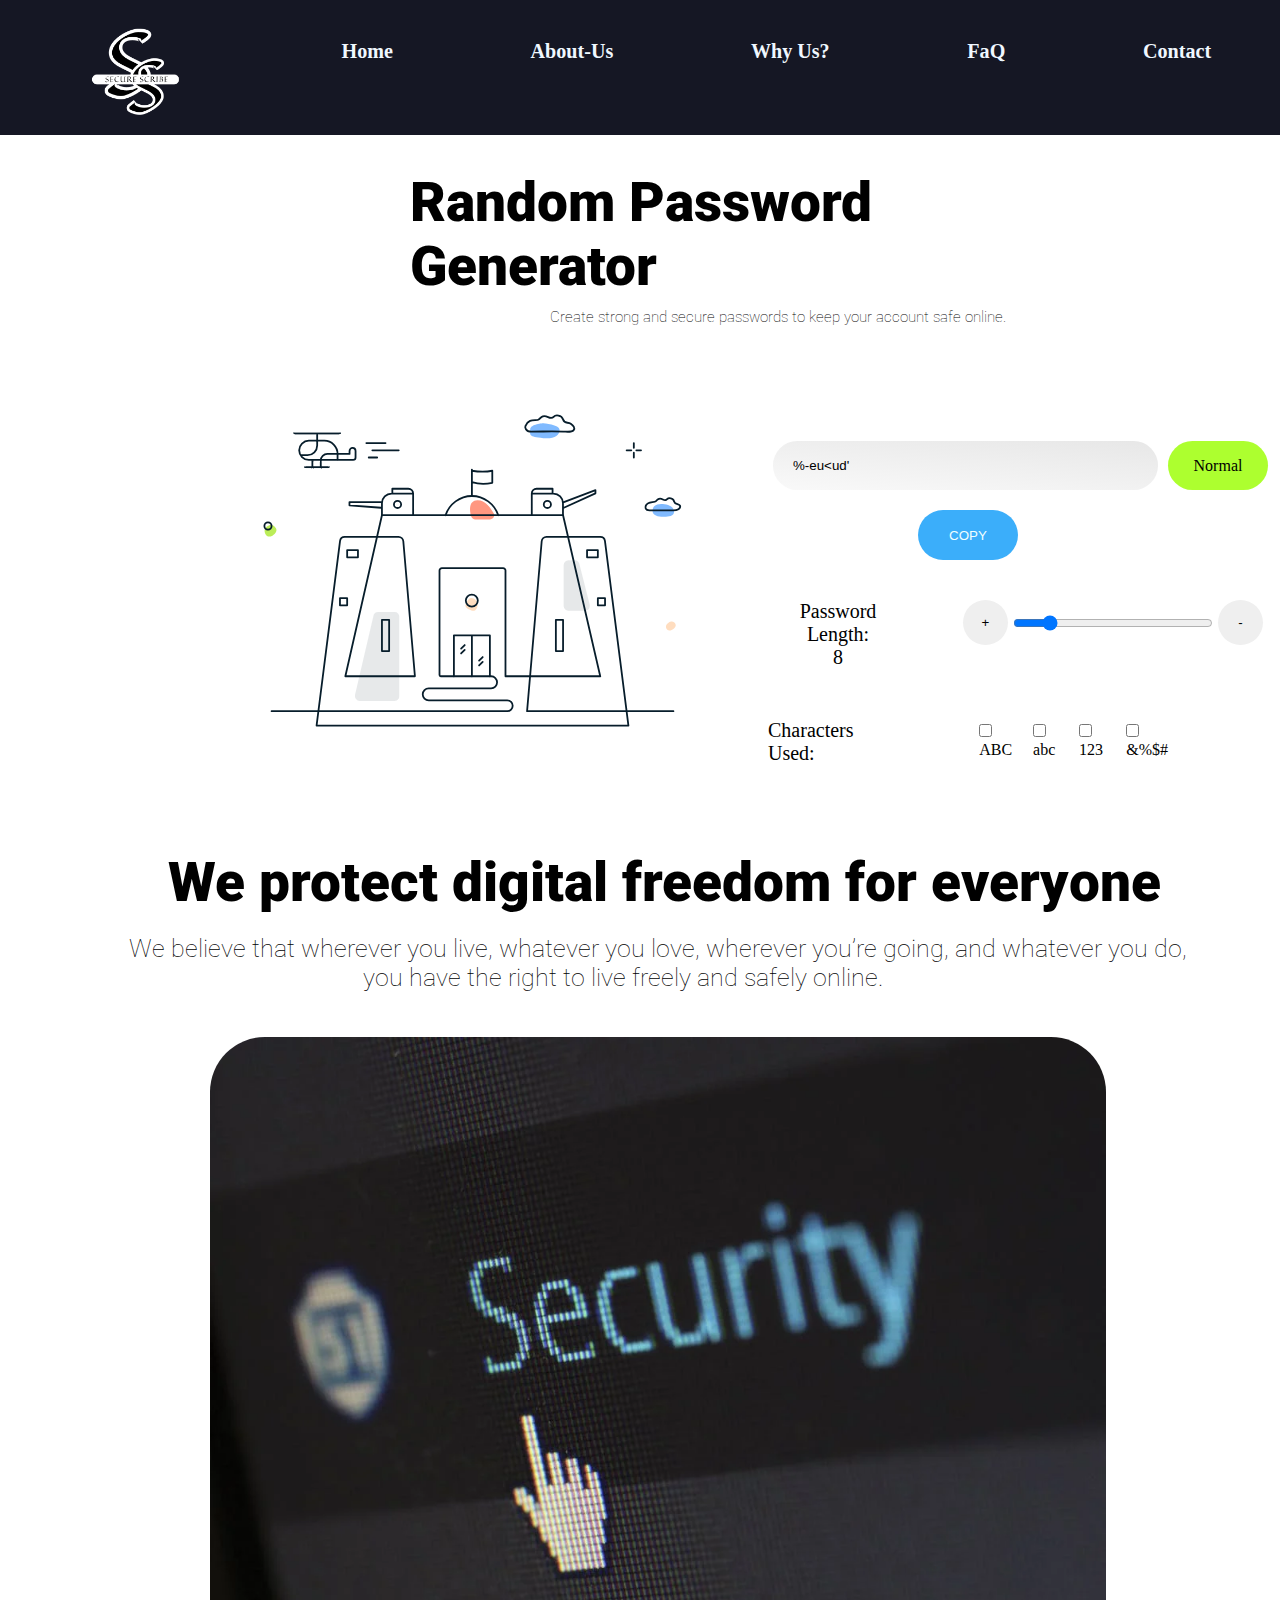
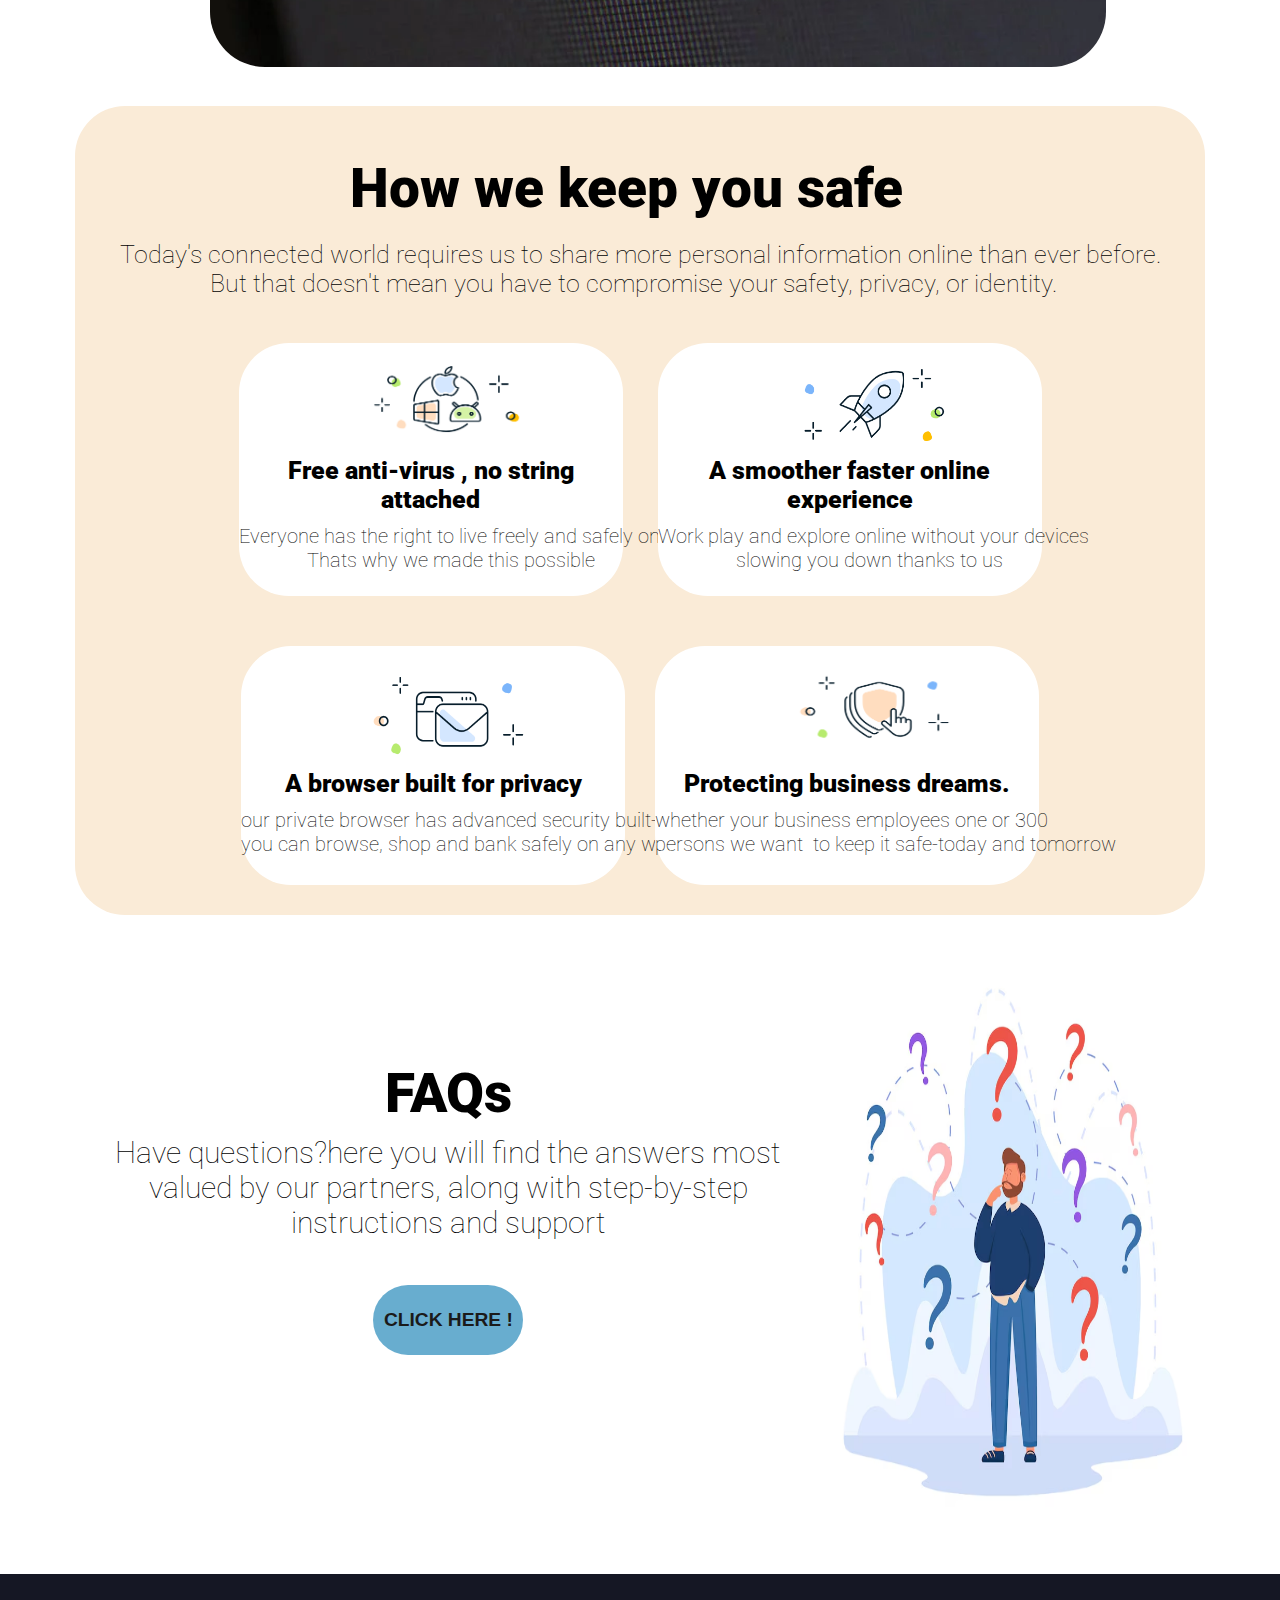
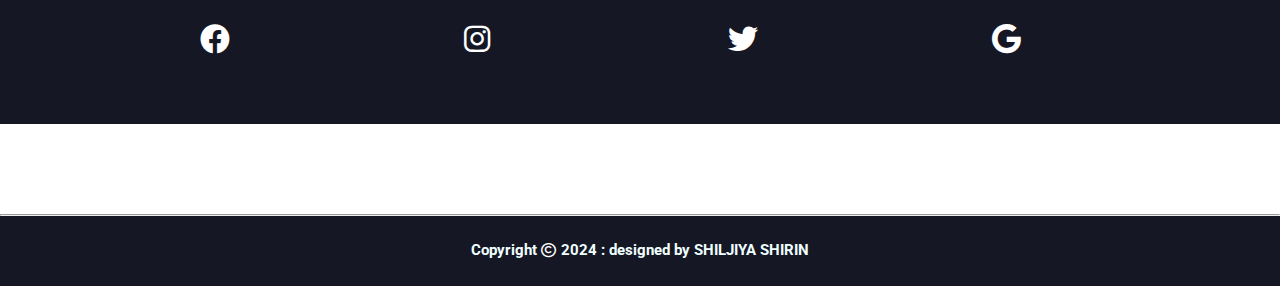
==== commit 7769d0a4: "formatted every document" ====
--- a/index.html
+++ b/index.html
@@ -14,7 +14,7 @@
         href="https://fonts.googleapis.com/css2?family=Roboto:ital,wght@0,100;0,300;0,400;0,500;0,700;0,900;1,100;1,300;1,400;1,500;1,700;1,900&display=swap"
         rel="stylesheet">
     <link rel="stylesheet" href="https://cdnjs.cloudflare.com/ajax/libs/font-awesome/6.0.0-beta3/css/all.min.css">
-    <title>Random Password Generator</title>
+    <title>Secure Scribe</title>
 </head>
 
 <body>
--- a/style.css
+++ b/style.css
@@ -28,12 +28,17 @@
     height: 15vh;
 
 }
+.dropDownMenu{
+    display: none;
+}
 
 nav {
     display: flex;
     justify-content: space-around
 }
-
+.media-query-display{
+    display: none;
+}
 a {
     padding-top: 40px;
     font-size: 30px;
@@ -477,7 +482,6 @@
     font-family: "Roboto", sans-serif;
     font-weight: 500;
     font-style: normal;
-    font-size: 15px;
-
-
-}+    font-size: 15px;}
+    
+        